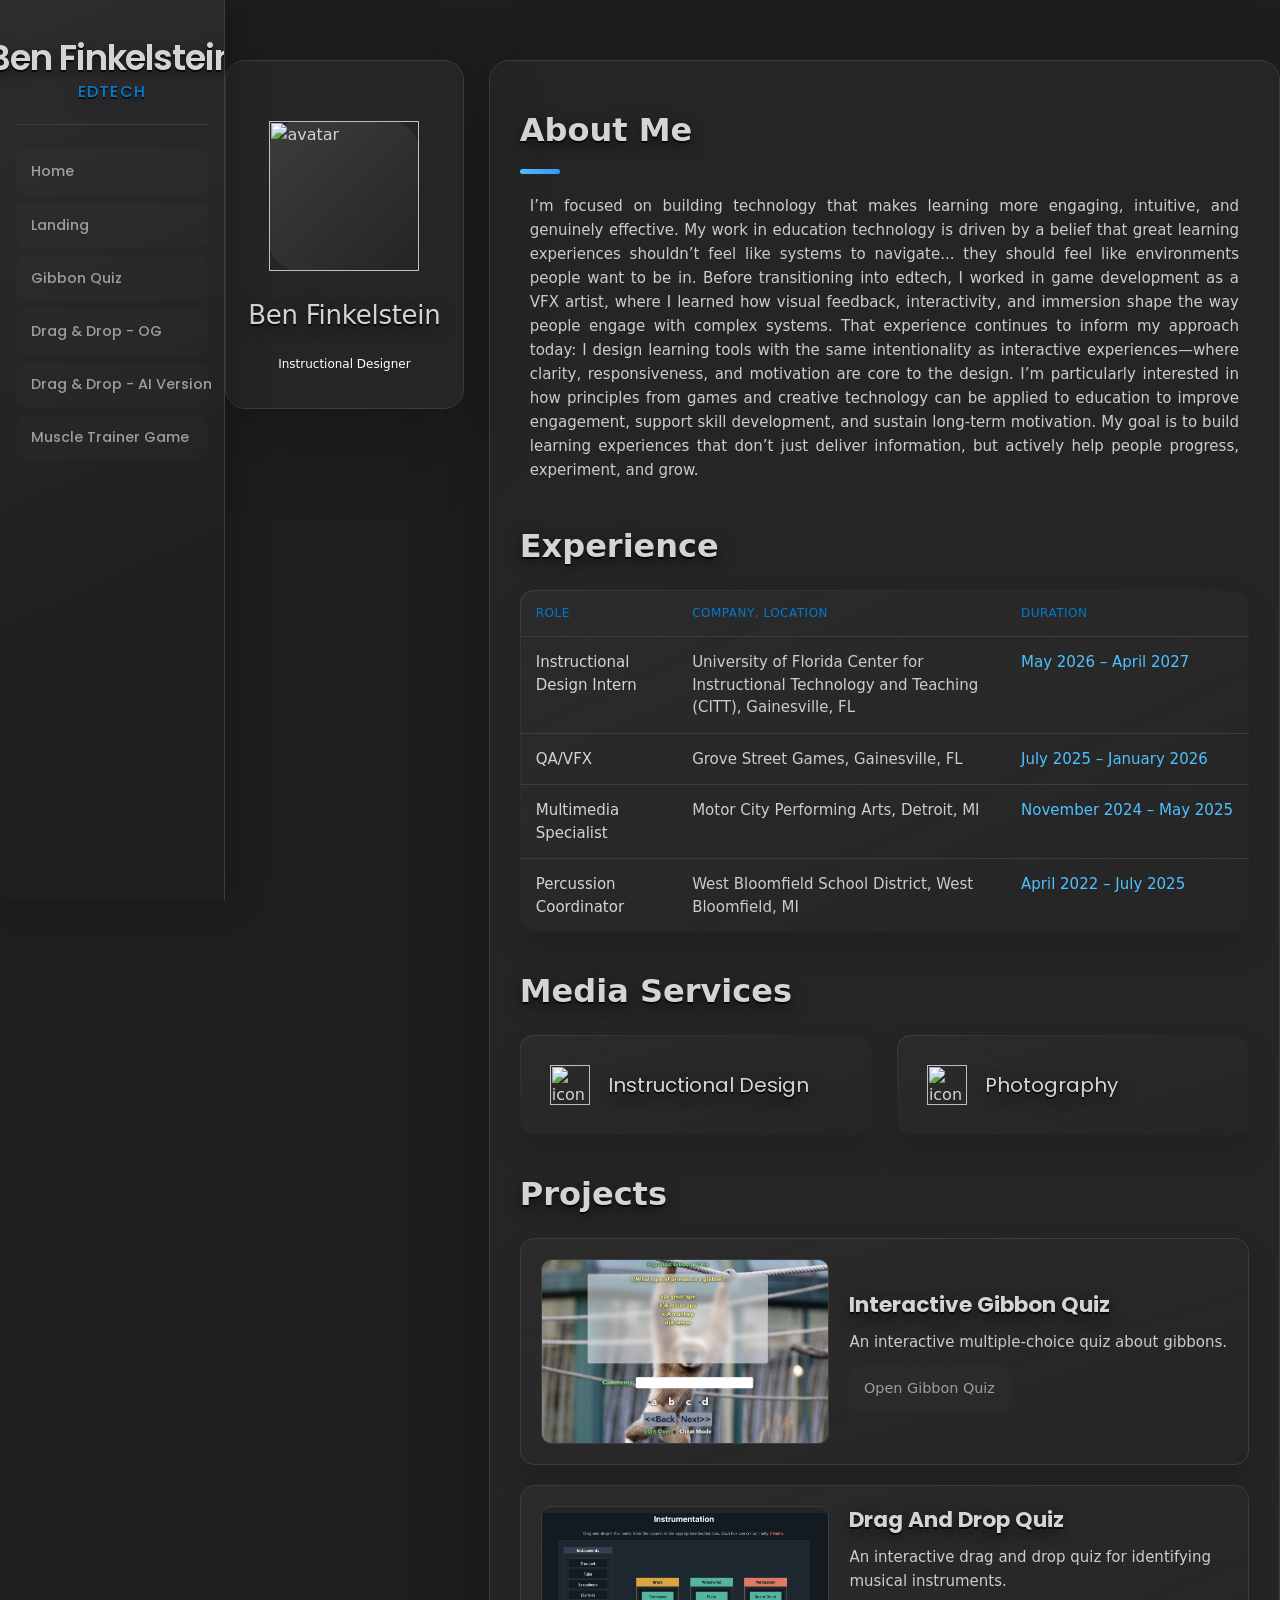
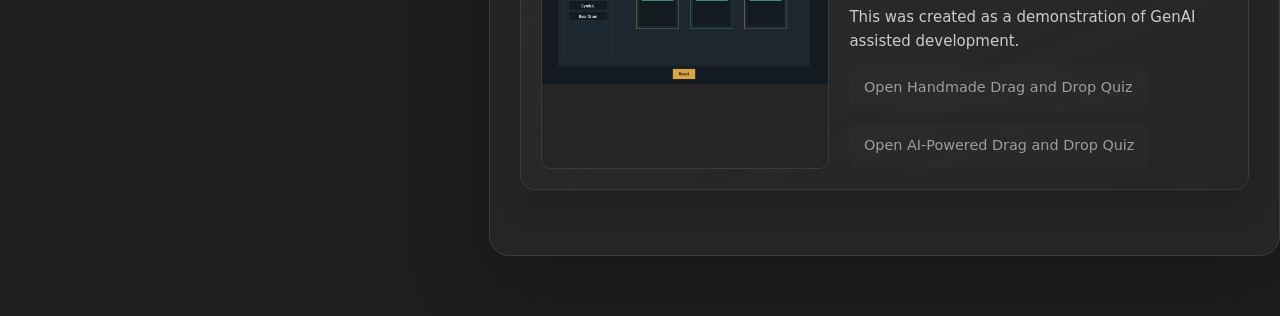
==== index.html @ 778a2b2c "Added projects section" ====
<head>
    <meta charset="UTF-8">
    <meta name="viewport" content="width=device-width, initial-scale=1.0">
    <title>Personal Portfolio</title>
    <link rel="stylesheet" href="style.css">
    <link rel="stylesheet" href="landing.css">
    <script src="Sidebar.JS" defer></script>
</head>

<body>
    <main>
        <aside class="sidebar">
            <div class="sidebar-info">
                <figure class="avatar-box">
                    <img src="https://media.licdn.com/dms/image/v2/D4E03AQHgwscLN1v50w/profile-displayphoto-scale_400_400/B4EZyDN7LrKIAk-/0/1771727992411?e=1795046400&v=beta&t=p4uHZOQM1ZKhFRdbQSRntcopwmVQOfzBk1Ra4OSAWlA" alt="avatar" width="80">
                </figure>

                <div class="info-content">
                    <h1 class="name" title="Ben Finkelstein">Ben Finkelstein</h1>
                    <p class="title">Instructional Designer</p>
                </div>
            </div>
        </aside>

        <div class="main-content">
            <article class="about active" data-page="about">
                <header>
                    <h2 class="h2 article-title">About me</h2>
                </header>

                <section class="about-text">
                    <p>I’m focused on building technology that makes learning more engaging, intuitive, and genuinely effective. My work in education technology is driven by a belief that great learning experiences shouldn’t feel like systems to navigate... they should feel like environments people want to be in.
Before transitioning into edtech, I worked in game development as a VFX artist, where I learned how visual feedback, interactivity, and immersion shape the way people engage with complex systems. That experience continues to inform my approach today: I design learning tools with the same intentionality as interactive experiences—where clarity, responsiveness, and motivation are core to the design.
I’m particularly interested in how principles from games and creative technology can be applied to education to improve engagement, support skill development, and sustain long-term motivation. My goal is to build learning experiences that don’t just deliver information, but actively help people progress, experiment, and grow.</p>
                </section>

                  
<section class="experience">
    <h3 class="h3 experience-title">Experience</h3>
 
    <div class="table-wrapper has-scrollbar">
        <table class="resume-table">
            <thead>
                <tr>
                    <th scope="col">Role</th>
                    <th scope="col">Company, Location</th>
                    <th scope="col">Duration</th>
                </tr>
            </thead>
            <tbody>
                <tr>
                    <td data-label="Role">Instructional Design Intern</td>
                    <td data-label="Company, Location">University of Florida Center for Instructional Technology and Teaching (CITT), Gainesville, FL</td>
                    <td data-label="Duration">May 2026 &ndash; April 2027</td>
                </tr>
                <tr>
                    <td data-label="Role">QA/VFX</td>
                    <td data-label="Company, Location">Grove Street Games, Gainesville, FL</td>
                    <td data-label="Duration">July 2025 &ndash; January 2026</td>
                </tr>
                <tr>
                    <td data-label="Role">Multimedia Specialist</td>
                    <td data-label="Company, Location">Motor City Performing Arts, Detroit, MI</td>
                    <td data-label="Duration">November 2024 &ndash; May 2025</td>
                </tr>
                <tr>
                    <td data-label="Role">Percussion Coordinator</td>
                    <td data-label="Company, Location">West Bloomfield School District, West Bloomfield, MI</td>
                    <td data-label="Duration">April 2022 &ndash; July 2025</td>
                </tr>
            </tbody>
        </table>
    </div>
</section>

  <section class="service">
                    <h3 class="h3 service-title">Media Services</h3>

                    <ul class="service-list">
                        <li class="service-item">
                            <div class="service-icon-box">
                                <img src="https://i.postimg.cc/4389jZkP/icon-design.png" alt="icon" width="40">
                            </div>

                            <div class="service-content-box">
                                <h4 class="h4 service-item-title">Instructional Design</h4>
                            </div>
                        </li>


                        <li class="service-item">
                            <div class="service-icon-box">
                                <img src="https://i.postimg.cc/0NL8zHpx/icon-photo.png" alt="icon" width="40">
                            </div>

                            <div class="service-content-box">
                                <h4 class="h4 service-item-title">Photography</h4>
                            </div>
                        </li>
                    </ul>
                    </section>

                    <section class="projects">
                        <h3 class="h3 projects-title">Projects</h3>

                        <ul class="project-list">
                            <!-- Copy this complete list item and update its preview, title, summary, and link for each project. -->
                            <li class="project-item">
                                <div class="project-icon-box">
                                    <img src="gibbon-quiz/quiz-page-screenshot.png" alt="Screenshot of the Gibbon Quiz showing its trivia question, answer choices, and controls">
                                </div>

                                <div class="project-content-box">
                                    <h4 class="h4 project-item-title">Interactive Gibbon Quiz</h4>
                                    <p class="project-item-text">An interactive multiple-choice quiz about gibbons.</p>
                                    <a class="project-link" href="gibbon-quiz/index.html">Open Gibbon Quiz</a>
                                </div>
                            </li>

                               <li class="project-item">
                                <div class="project-icon-box">
                                    <img src="drag-drop/image.png" alt="Screenshot of the drag and drop quiz, showing the UI">
                                </div>

                                <div class="project-content-box">
                                    <h4 class="h4 project-item-title">Drag and Drop Quiz</h4>
                                    <p class="project-item-text">An interactive drag and drop quiz for identifying musical instruments.</p>
                                    <p class="project-item-text">This was created as a demonstration of GenAI assisted development.</p>
                                    <a class="project-link" href="drag-drop/index.html">Open Handmade Drag and Drop Quiz</a>
                                    <a class="project-link" href="drag-ai/index.html">Open AI-Powered Drag and Drop Quiz</a>
                                </div>
                            </li>
                        </ul>
                    </section>
                </article>
            </div>
        </main>
</body>
</html>
---- style.css ----
/*
 * Global dark theme and formatting foundation.
 * Page-specific stylesheets load after this file and can replace these defaults.
 */

/* Camiro display face used by global headings and the sidebar. */
@font-face {
  font-family: 'Camiro.ttf';
  src: url('https://cdn.jsdelivr.net/gh/baechu-rpg/treeoflife@9f2541925e9650e1640e261ee7385f0ace465ac3/Camiro.ttf') format('truetype');
  font-style: normal;
  font-weight: 400;
  font-display: swap;
}

/* Shared dark palette and type defaults available to every page. */
:root {
  color-scheme: dark; /* Keep native browser controls in the dark color scheme. */
  --theme-bg: #1e1e1e; /* VS Code Dark+ editor background. */
  --theme-surface: #252526; /* VS Code panel and sidebar surface. */
  --theme-text: #d4d4d4; /* VS Code default foreground text. */
  --theme-muted: #9d9d9d; /* Muted gray derived from the Dark+ palette. */
  --theme-border: #3c3c3c; /* VS Code panel and widget border. */
  --theme-accent: #007acc; /* VS Code blue accent. */
  font-family: system-ui, -apple-system, BlinkMacSystemFont, "Segoe UI", sans-serif; /* System type stack used unless a page overrides it. */
}

/* Set the shared heading face and a layered shadow for more visual depth. */
:where(h1, h2, h3, h4, h5, h6) {
  font-family: 'Camiro.ttf', system-ui, sans-serif;
  text-shadow: 0 2px 0 rgba(0, 0, 0, .7), 0 5px 14px rgba(0, 0, 0, .55);
}

/* Use border-box sizing as a low-specificity default for page elements. */
:where(*, *::before, *::after) {
  box-sizing: border-box;
}

/* Provide a dark canvas and foreground as overridable document defaults. */
:where(html) {
  min-height: 100%;
  background: var(--theme-bg);
  color-scheme: dark;
}

/* Set shared body spacing, colors, and typography without outranking page CSS. */
:where(body) {
  min-height: 100vh;
  margin: 0;
  background: var(--theme-bg);
  color: var(--theme-text);
  font-family: inherit;
  line-height: 1.5;
}

/* Prevent media from overflowing its containing block by default. */
:where(img, svg, video, canvas) {
  max-width: 100%;
}

/* Let links inherit their surrounding text color unless a page styles them. */
:where(a) {
  color: inherit;
}

/* Give form controls the page's type and text color unless locally overridden. */
:where(button, input, select, textarea) {
  color: inherit;
  font: inherit;
}
---- landing.css ----
@import url('https://fonts.googleapis.com/css2?family=Poppins:ital,wght@0,100;0,200;0,300;0,400;0,500;0,600;0,700;0,800;0,900;1,100;1,200;1,300;1,400;1,500;1,600;1,700;1,800;1,900&display=swap');

/* Dark-only portfolio palette, typography scale, shadows, and motion tokens. */
:root {
    --bg-gradient-onyx: linear-gradient(to bottom right, #3c3c3c 3%, #252526 97%);
    /* Gradient between VS Code border and panel tones. */
    --bg-gradient-jet: linear-gradient(to bottom right, rgba(60, 60, 60, .25) 3%, transparent 100%), #252526;
    /* Subtle layered VS Code panel surface. */
    --bg-gradient-yellow1: linear-gradient(to bottom right, #3794ff 0%, rgba(55, 148, 255, 0) 50%);
    /* VS Code blue hover highlight. */
    --bg-gradient-yellow2: linear-gradient(135deg, rgba(55, 148, 255, .25) 0%, rgba(55, 148, 255, 0) 59.86%), #252526;
    /* Blue-accented VS Code panel surface. */
    --border-gradient-onyx: linear-gradient(to bottom right, #3c3c3c 0%, rgba(60, 60, 60, 0) 50%);
    /* Subtle VS Code panel border gradient. */
    --text-gradient-yellow: linear-gradient(to right, #4fc1ff, #3794ff);
    /* VS Code light-blue to accent-blue heading gradient. */

    --jet: #3c3c3c;
    /* VS Code panel border gray. */
    --onyx: #252526;
    /* VS Code sidebar surface. */
    --eerie-black1: #2d2d30;
    /* VS Code raised widget surface. */
    --eerie-black2: #252526;
    /* VS Code panel surface. */
    --smoky-black: #1e1e1e;
    /* VS Code editor background. */
    --white1: #ffffff;
    /* High-contrast white. */
    --white2: #d4d4d4;
    /* VS Code default foreground text. */
    --orange-yellow-crayola: #007acc;
    /* VS Code blue interaction accent. */
    --vegas-gold: #4fc1ff;
    /* VS Code light-blue syntax accent. */
    --light-gray: #cccccc;
    /* VS Code secondary foreground tone. */
    --light-gray70: rgba(204, 204, 204, .7);
    /* Translucent secondary foreground tone. */
    --bittersweet-shimmer: #f14c4c;
    /* VS Code error red. */

    --ff-poppins: 'Poppins', sans-serif;
    /* portfolio typeface. */

    --fs1: 24px;
    /* largest heading size. */
    --fs2: 18px;
    /* section heading size. */
    --fs3: 17px;
    /* large body size. */
    --fs4: 16px;
    /* standard body size. */
    --fs5: 15px;
    /* medium body size. */
    --fs6: 14px;
    /* small body size. */
    --fs7: 13px;
    /* compact label size. */
    --fs8: 12px;
    /* smallest label size. */

    --fw300: 300;
    /* light font weight. */
    --fw400: 400;
    /* regular font weight. */
    --fw500: 500;
    /* medium font weight. */
    --fw600: 600;
    /* semibold font weight. */

    --shadow1: -4px 8px 24px hsla(0, 0%, 0%, .25);
    /* small surface shadow. */
    --shadow2: 0px 16px 30px hsla(0, 0%, 0%, .25);
    /* medium surface shadow. */
    --shadow3: 0px 16px 40px hsla(0, 0%, 0%, .25);
    /* large surface shadow. */
    --shadow4: 0px 25px 50px hsla(0, 0%, 0%, .15);
    /* deep surface shadow. */
    --shadow5: 0px 24px 80px hsla(0, 0%, 0%, .25);
    /* largest surface shadow. */

    --transition1: .25s ease;
    /* short interaction transition. */
    --transition2: .5s ease-in-out;
    /* long panel transition. */
}

/* Reset margins and use border-box sizing throughout the portfolio. */
*,
*::before,
*::after {
    margin: 0;
    padding: 0;
    box-sizing: border-box;
}

a {
    text-decoration: none;
}

li {
    list-style: none;
}

img,
ion-icon,
a,
button,
time,
span {
    display: block;
}

button {
    font: inherit;
    background: none;
    border: none;
    text-align: left;
    cursor: pointer;
}

input,
textarea {
    display: block;
    width: 100%;
    background: none;
    font: inherit;
}

::selection {
    background: var(--orange-yellow-crayola);
    color: var(--smoky-black);
}

:focus {
    outline-color: var(--orange-yellow-crayola);
}

html {
    font-family: var(--ff-poppins);
}

/* Set the portfolio canvas and its page-wide base typography. */
body {
    background: var(--smoky-black);
}

main {
    margin: 15px 12px;
    margin-bottom: 75px;
    min-width: 259px;
}

.sidebar,
article {
    background: var(--eerie-black2);
    border: 1px solid var(--jet);
    border-radius: 20px;
    box-shadow: var(--shadow1);
    z-index: 1;
    padding: 15px;
}

.sidebar.active {
    max-height: 405px;
}

.separator {
    width: 100%;
    height: 1px;
    background: var(--jet);
    margin: 16px 0;
}

.icon-box {
    position: relative;
    background: var(--border-gradient-onyx);
    width: 30px;
    height: 30px;
    border-radius: 8px;
    display: flex;
    justify-content: center;
    align-items: center;
    font-size: 16px;
    color: var(--orange-yellow-crayola);
    box-shadow: var(--shadow1);
    z-index: 1;
}

.icon-box::before {
    content: '';
    position: absolute;
    inset: 1px;
    background: var(--eerie-black1);
    border-radius: inherit;
    z-index: -1;
}

.icon-box ion-icon {
    --ionicon-stroke-width: 35px;
}

article {
    display: none;
}

article.active {
    display: block;
    animation: fade .5s ease backwards;
}

@keyframes fade {
    0% {
        opacity: 0;
    }

    100% {
        opacity: 1;
    }
}

.h2,
.h3,
.h4,
.h5 {
    color: var(--white2);
    text-transform: capitalize;
}

.h2 {
    font-size: var(--fs1);
}

.h3 {
    font-size: var(--fs2);
}

.h4 {
    font-size: var(--fs4);
}

.h5 {
    font-size: var(--fs7);
    font-weight: var(--fw500);
}

.article-title {
    position: relative;
    padding-bottom: 7px;
}

.article-title::after {
    content: '';
    position: absolute;
    bottom: 0;
    left: 0;
    width: 30px;
    height: 3px;
    background: var(--text-gradient-yellow);
    border-radius: 3px;
}

.has-scrollbar::-webkit-scrollbar {
    width: 5px;
    height: 5px;
}

.has-scrollbar::-webkit-scrollbar-track {
    background: var(--onyx);
    border-radius: 5px;
}

.has-scrollbar::-webkit-scrollbar-thumb {
    background: var(--orange-yellow-crayola);
    border-radius: 5px;
}

.has-scrollbar::-webkit-scrollbar-button {
    width: 20px;
}

.content-card {
    position: relative;
    background: var(--border-gradient-onyx);
    padding: 15px;
    padding-top: 45px;
    border-radius: 14px;
    box-shadow: var(--shadow2);
    cursor: pointer;
    z-index: 1;
}

.content-card::before {
    content: '';
    position: absolute;
    inset: 1px;
    background: var(--bg-gradient-jet);
    border-radius: inherit;
    z-index: -1;
}

/* Sidebar panel, avatar, contact details, and expandable information styles. */

.sidebar {
    margin-bottom: 15px;
    max-height: 112px;
    overflow: hidden;
    padding: 15px;
    transition: var(--transition2);
}

.sidebar-info {
    position: relative;
    display: flex;
    justify-content: flex-start;
    align-items: center;
    gap: 15px;
}



.avatar-box {
    background: var(--bg-gradient-onyx);
    border-radius: 20px;
}

.info-content .name {
    color: var(--white2);
    font-size: var(--fs3);
    font-weight: var(--fw500);
    letter-spacing: -0.25px;
    margin-bottom: 10px;
}

.info-content .title {
    color: var(--white1);
    background: var(--onyx);
    font-size: var(--fs8);
    font-weight: var(--fw300);
    width: max-content;
    padding: 3px 12px;
    border-radius: 8px;
}

.info-more-btn {
    position: absolute;
    top: -15px;
    right: -15px;
    border-radius: 0 15px;
    font-size: 13px;
    color: var(--orange-yellow-crayola);
    background: var(--border-gradient-onyx);
    padding: 10px;
    box-shadow: var(--shadow2);
    transition: var(--transition1);
    z-index: 1;
}

.info-more-btn::before {
    content: '';
    position: absolute;
    inset: 1px;
    border-radius: inherit;
    background: var(--bg-gradient-jet);
    transition: var(--transition1);
    z-index: -1;
}

.info-more-btn:hover,
.info-more-btn:focus {
    background: var(--bg-gradient-yellow1);
}

.info-more-btn:hover::before,
.info-more-btn:focus::before {
    background: var(--bg-gradient-yellow2);
}

.info-more-btn span {
    display: none;
}

.sidebar-info-more {
    opacity: 0;
    visibility: hidden;
    transition: var(--transition2);
}

.sidebar.active .sidebar-info-more {
    opacity: 1;
    visibility: visible;
}

.contacts-list {
    display: grid;
    grid-template-columns: 1fr;
    gap: 16px;
}

.contact-item {
    min-width: 100%;
    display: flex;
    align-items: center;
    gap: 16px;
}

.contact-info {
    max-width: calc(100% - 46px);
    width: calc(100% - 46px);
}

.contact-info :is(.contact-link, time, address) {
    color: var(--white2);
    font-size: var(--fs7);
}

.contact-info address {
    font-style: normal;
}

.contact-title {
    color: var(--light-gray70);
    font-size: var(--fs8);
    text-transform: uppercase;
    margin-bottom: 2px;
}

.social-list {
    display: flex;
    justify-content: flex-start;
    align-items: center;
    gap: 15px;
    padding-bottom: 4px;
    padding-left: 7px;
}

.social-item .social-link {
    color: var(--light-gray70);
    font-size: 18px;
}

.social-item .social-link:hover {
    color: var(--light-gray);
}

/* Fixed bottom navigation bar and its active and hover states. */

.navbar {
    position: fixed;
    bottom: 0;
    left: 0;
    width: 100%;
    background: hsla(240, 1%, 17%, .75);
    backdrop-filter: blur(10px);
    border: 1px solid var(--jet);
    border-radius: 12px 12px 0 0;
    box-shadow: var(--shadow2);
    z-index: 5;
}

.navbar-list {
    display: flex;
    flex-wrap: wrap;
    justify-content: center;
    align-items: center;
    padding: 0 10px;
}

.navbar-link {
    color: var(--light-gray);
    font-size: var(--fs8);
    padding: 20px 7px;
    transition: color var(--transition1);
}

.navbar-link:hover,
.navbar-link:focus {
    color: var(--light-gray70);
}

.navbar-link.active {
    color: var(--orange-yellow-crayola);
}

/* About section typography and the service cards with their icons and labels. */

.about .article-title {
    margin-bottom: 15px;
    margin-top: 15px;
}

.about-text {
    color: var(--light-gray);
    font-size: var(--fs6);
    font-weight: var(--fw300);
    line-height: 1.6;
}

.about-text p {
    margin-bottom: 15px;
    text-align: justify;
    padding-left: 10px;
    padding-right: 10px;
}

.service {
    margin-bottom: 35px;
}

.service-title {
    margin-bottom: 20px;
}

.service-list {
    display: grid;
    grid-template-columns: 1fr;
    gap: 20px;
}

.service-item {
    position: relative;
    display: flex;
    align-items: center;
    gap: 16px;
    background: var(--border-gradient-onyx);
    padding: 20px;
    border-radius: 14px;
    box-shadow: var(--shadow2);
    z-index: 1;
}

.service-item::before {
    content: '';
    position: absolute;
    inset: 1px;
    background: var(--bg-gradient-jet);
    border-radius: inherit;
    z-index: -1;
}

.service-icon-box {
    flex: 0 0 40px;
    margin: 0;
}

.service-icon-box img {
    width: 40px;
    height: 40px;
    margin: 0;
    object-fit: contain;
}

.service-content-box {
    display: flex;
    min-width: 0;
    flex: 1;
    align-items: center;
    text-align: left;
}

.service-item-title {
    margin: 0;
    font-size: clamp(1rem, 4vw, 1.25rem);
    font-weight: var(--fw400);
    text-transform: capitalize;
    line-height: 1.2;
    white-space: nowrap;
}

.service-item-text {
    color: var(--light-gray);
    font-size: var(--fs6);
    font-weight: var(--fw300);
    line-height: 1.6;
}

/* Testimonial cards, author details, and horizontally scrollable list. */

.testimonials {
    margin-bottom: 30px;
}

.testimonials-title {
    margin-bottom: 20px;
}

.testimonials-list {
    display: flex;
    justify-content: flex-start;
    align-items: flex-start;
    gap: 15px;
    margin: 0 -15px;
    padding: 25px 15px;
    padding-bottom: 35px;
    overflow-x: auto;
    scroll-behavior: smooth;
    overscroll-behavior-inline: contain;
    scroll-snap-type: inline mandatory;
}

.testimonials-item {
    min-width: 100%;
    scroll-snap-align: center;
}

.testimonials-avatar-box {
    position: absolute;
    top: 0;
    left: 0;
    transform: translate(15px, -25px);
    background: var(--bg-gradient-onyx);
    border-radius: 14px;
    box-shadow: var(--shadow1);
}

.testimonials-text {
    color: var(--light-gray);
    font-size: var(--fs6);
    font-weight: var(--fw300);
    line-height: 1.6;
    display: -webkit-box;
    line-clamp: 4;
    -webkit-line-clamp: 4;
    -webkit-box-orient: vertical;
    overflow: hidden;
}

/* Overlay dialog and its content when a testimonial is opened. */

.modal-container {
    position: fixed;
    top: 0;
    left: 0;
    width: 100%;
    height: 100%;
    display: flex;
    justify-content: center;
    align-items: center;
    overflow-y: auto;
    overscroll-behavior: contain;
    z-index: 20;
    pointer-events: none;
    visibility: hidden;
}

.modal-container::-webkit-scrollbar {
    display: none;
}

.modal-container.active {
    pointer-events: all;
    visibility: visible;
}

.modal-container.active .testimonials-modal {
    transform: scale(1);
    opacity: 1;
}

.overlay {
    position: fixed;
    top: 0;
    left: 0;
    width: 100%;
    height: 100vh;
    background: hsl(0, 0%, 5%);
    opacity: 0;
    visibility: hidden;
    pointer-events: none;
    z-index: 1;
    transition: var(--transition1);
}

.overlay.active {
    opacity: .8;
    visibility: visible;
    pointer-events: all;
}

.testimonials-modal {
    background: var(--eerie-black2);
    position: relative;
    padding: 15px;
    margin: 15px 12px;
    border: 1px solid var(--jet);
    border-radius: 14px;
    box-shadow: var(--shadow5);
    transform: scale(1.2);
    opacity: 0;
    transition: var(--transition1);
    z-index: 2;
}

.modal-close-btn {
    position: absolute;
    top: 15px;
    right: 15px;
    background: var(--onyx);
    border-radius: 8px;
    width: 32px;
    height: 32px;
    display: flex;
    justify-content: center;
    align-items: center;
    color: var(--white2);
    font-size: 18px;
    opacity: .7;
}

.modal-close-btn:hover,
.modal-close-btn:focus {
    opacity: 1;
}

.modal-close-btn ion-icon {
    --ionicon-stroke-width: 50px;
}

.modal-avatar-box {
    background: var(--bg-gradient-onyx);
    width: max-content;
    border-radius: 14px;
    margin-bottom: 15px;
    box-shadow: var(--shadow2);
}

.modal-img-wrapper>img {
    display: none;
}

.modal-title {
    margin-bottom: 4px;
}

.modal-content time {
    font-size: var(--fs6);
    color: var(--light-gray70);
    font-weight: var(--fw500);
    margin-bottom: 10px;
}

.modal-content p {
    color: var(--light-gray);
    font-size: var(--fs6);
    font-weight: var(--fw300);
    line-height: 1.6;
}

/* Client logo row, sizing, and hover treatment. */

.clients {
    margin-bottom: 15px;
}

.clients-list {
    display: flex;
    justify-content: flex-start;
    align-items: flex-start;
    gap: 15px;
    margin: 0 -15px;
    padding: 25px;
    padding-bottom: 25px;
    overflow-x: auto;
    scroll-behavior: smooth;
    overscroll-behavior-inline: contain;
    scroll-snap-type: inline mandatory;
    scroll-padding-inline: 25px;
}

.clients-item {
    min-width: 50%;
    scroll-snap-align: start;
}

.clients-item img {
    width: 100%;
    filter: grayscale(1);
    transition: var(--transition1);
}

.clients-item img:hover {
    filter: grayscale(0);
}

/* Resume timeline entries and their dates, titles, and descriptions. */

.article-title {
    margin-bottom: 30px;
}

.timeline {
    margin-bottom: 30px;
}

.timeline .title-wrapper {
    display: flex;
    align-items: center;
    gap: 15px;
    margin-bottom: 25px;
}

.timeline-list {
    font-size: var(--fs6);
    margin-left: 45px;
}

.timeline-list span {
    color: var(--vegas-gold);
    font-weight: var(--fw400);
    line-height: 1.6;
}

.timeline-item {
    position: relative;
}

.timeline-item:not(:last-child) {
    margin-bottom: 20px;
}

.timeline-item:not(:last-child)::before {
    content: '';
    position: absolute;
    top: -25px;
    left: -30px;
    width: 1px;
    height: calc(100% + 50px);
    background: var(--jet);
}

.timeline-item::after {
    content: '';
    position: absolute;
    top: 5px;
    left: -33px;
    height: 6px;
    width: 6px;
    border-radius: 50%;
    background: var(--text-gradient-yellow);
    box-shadow: 0 0 0 4px var(--jet);
}

.timeline-item-title {
    font-size: var(--fs6);
    line-height: 1.3;
    margin-bottom: 7px;
}

.timeline-text {
    color: var(--light-gray);
    font-weight: var(--fw300);
    line-height: 1.6;
    text-align: justify;
}

/* Skill labels, percentage values, and progress bars. */

.skills-title {
    margin-bottom: 20px;
}

.skills-list {
    padding: 20px;
}

.skills-item:not(:last-child) {
    margin-bottom: 15px;
}

.skill .title-wrapper {
    display: flex;
    align-items: center;
    gap: 5px;
    margin-bottom: 8px;
}

.skill .title-wrapper data {
    color: var(--light-gray);
    font-size: var(--fs7);
    font-weight: var(--fw300);
}

.skills-progress-bg {
    background: var(--jet);
    width: 100%;
    height: 8px;
    border-radius: 10px;
}

.skills-progress-fill {
    background: var(--text-gradient-yellow);
    height: 100%;
    border-radius: inherit;
}

/* Portfolio filter controls, project cards, images, and hover overlays. */

.filter-list {
    display: none;
}

.filter-select-box {
    position: relative;
    margin-bottom: 25px;
}

.filter-select {
    background: var(--eerie-black2);
    color: var(--light-gray);
    display: flex;
    justify-content: space-between;
    align-items: center;
    width: 100%;
    padding: 12px 16px;
    border: 1px solid var(--jet);
    border-radius: 14px;
    font-size: var(--fs6);
    font-weight: var(--fw300);
}

.filter-select.active .select-icon {
    transform: rotate(0.5turn);
}

.select-list {
    background: var(--eerie-black2);
    position: absolute;
    top: calc(100% + 6px);
    width: 100%;
    padding: 6px;
    border: 1px solid var(--jet);
    border-radius: 14px;
    z-index: 2;
    visibility: hidden;
    pointer-events: none;
    transition: .5s ease-in-out;
}

.filter-select.active+.select-list {
    opacity: 1;
    visibility: visible;
    pointer-events: all;
}

.select-item button {
    background: var(--eerie-black2);
    color: var(--light-gray);
    font-size: var(--fs6);
    font-weight: var(--fw300);
    text-transform: capitalize;
    width: 100%;
    padding: 8px 10px;
    border-radius: 8px;
}

.select-item button:hover {
    --eerie-black2: #2d2d30;
}

.project-list {
    display: grid;
    grid-template-columns: 1fr;
    gap: 30px;
    margin-bottom: 10px;
}

.project-item {
    display: none;
}

.project-item.active {
    display: block;
    animation: scaleUp .25s ease forwards;
}

@keyframes scaleUp {
    0% {
        transform: scale(0.5);
    }

    100% {
        transform: scale(1);
    }
}

.project-item>a {
    width: 100%;
}

.project-img {
    position: relative;
    width: 100%;
    height: 200px;
    border-radius: 16px;
    overflow: hidden;
    margin-bottom: 15px;
}

.project-img img {
    width: 100%;
    height: 100%;
    object-fit: cover;
    transition: var(--transition1);
}

.project-img::before {
    content: '';
    position: absolute;
    top: 0;
    left: 0;
    width: 100%;
    height: 100%;
    background: transparent;
    z-index: 1;
    transition: var(--transition1);
}

.project-item>a:hover img {
    transform: scale(1.1);
}

.project-item>a:hover .project-img::before {
    background: hsla(0, 0%, 0%, .5);
}

.project-item-icon-box {
    --scale: .8;

    background: var(--jet);
    color: var(--orange-yellow-crayola);
    position: absolute;
    top: 50%;
    left: 50%;
    transform: translate(-50%, -50%) scale(var(--scale));
    font-size: 20px;
    padding: 18px;
    border-radius: 12px;
    opacity: 0;
    z-index: 1;
    transition: var(--transition1);
}

.project-item>a:hover .project-item-icon-box {
    --scale: 1;
    opacity: 1;
}

.project-item-icon-box ion-icon {
    --ionicon-stroke-width: 50px;
}

.project-title,
.project-category {
    margin-left: 10px;
}

.project-title {
    color: var(--white2);
    font-size: var(--fs5);
    font-weight: var(--fw400);
    text-transform: capitalize;
    line-height: 1.3;
}

.project-category {
    color: var(--light-gray70);
    font-size: var(--fs6);
    font-weight: var(--fw300);
}

/* Blog post cards, metadata, banners, titles, and summaries. */

.blog-posts {
    margin-bottom: 10px;
}

.blog-posts-list {
    display: grid;
    grid-template-columns: 1fr;
    gap: 20px;
}

.blog-posts-item>a {
    position: relative;
    background: var(--border-gradient-onyx);
    height: 100%;
    box-shadow: var(--shadow4);
    border-radius: 16px;
    z-index: 1;
}

.blog-posts-item>a::before {
    content: '';
    position: absolute;
    inset: 1px;
    border-radius: inherit;
    background: var(--eerie-black1);
    z-index: -1;
}

.blog-banner-box {
    width: 100%;
    height: 200px;
    border-radius: 12px;
    overflow: hidden;
}

.blog-banner-box img {
    width: 100%;
    height: 100%;
    object-fit: cover;
    transition: var(--transition1);
}

.blog-content {
    padding: 15px;
}

.blog-meta {
    display: flex;
    justify-content: flex-start;
    align-items: center;
    gap: 7px;
    margin-bottom: 10px;
}

.blog-meta :is(.blog-category, time) {
    color: var(--light-gray70);
    font-size: var(--fs6);
    font-weight: var(--fw300);
}

.blog-meta .dot {
    background: var(--light-gray70);
    width: 4px;
    height: 4px;
    border-radius: 4px;
}

.blog-item-title {
    margin-bottom: 10px;
    line-height: 1.3;
    transition: var(--transition1);
}

.blog-post-item>a:hover .blog-item-title {
    color: var(--orange-yellow-crayola);
}

.blog-text {
    color: var(--light-gray);
    font-size: var(--fs6);
    font-weight: var(--fw300);
    line-height: 1.6;
    text-align: justify;
}

/* Contact map, form fields, validation states, and submit button. */

.mapbox {
    position: relative;
    height: 250px;
    width: 100%;
    border-radius: 16px;
    margin-bottom: 30px;
    border: 1px solid var(--jet);
    overflow: hidden;
}

.mapbox figure {
    height: 100%;
}

.mapbox iframe {
    width: 100%;
    height: 100%;
    border: none;
    filter: grayscale(1) invert(1);
}

.contact-form {
    margin-bottom: 10px;
}

.form-title {
    margin-bottom: 20px;
}

.input-wrapper {
    display: grid;
    grid-template-columns: 1fr;
    gap: 25px;
    margin-bottom: 25px;
}

.form-input {
    color: var(--white2);
    font-size: var(--fs6);
    font-weight: var(--fw400);
    padding: 13px 20px;
    border: 1px solid var(--jet);
    border-radius: 14px;
    outline: none;
}

.form-input::placeholder {
    font-weight: var(--fw500);
}

.form-input:focus {
    border-color: var(--orange-yellow-crayola);
}

.form-input:focus:invalid {
    border-color: var(--bittersweet-shimmer);
}

textarea.form-input {
    min-height: 100px;
    height: 120px;
    max-height: 200px;
    resize: vertical;
    margin-bottom: 25px;
}

textarea.form-input::-webkit-realizer {
    display: none;
}

.form-btn {
    position: relative;
    width: 100%;
    background: var(--border-gradient-onyx);
    color: var(--orange-yellow-crayola);
    display: flex;
    justify-content: center;
    align-items: center;
    gap: 10px;
    padding: 13px 20px;
    border-radius: 14px;
    font-size: var(--fs6);
    text-transform: capitalize;
    box-shadow: var(--shadow3);
    z-index: 1;
    transition: var(--transition1);
}

.form-btn::before {
    content: '';
    position: absolute;
    inset: 1px;
    background: var(--bg-gradient-jet);
    border-radius: inherit;
    z-index: -1;
    transition: var(--transition1);
}

.form-btn ion-icon {
    font-size: 16px;
}

.form-btn:hover {
    background: var(--bg-gradient-yellow1);
}

.form-btn::before {
    background: var(--bg-gradient-yellow2);
}

.form-btn:disabled {
    opacity: .7;
    cursor: not-allowed;
}

.form-btn:disabled:hover {
    background: var(--border-gradient-onyx);
}

.form-btn:disabled:hover::before {
    background: var(--bg-gradient-jet);
}

/* Experience table layout, cell typography, borders, and row hover state. */

.experience {
    margin-bottom: 35px;
}

.experience-title {
    margin-bottom: 20px;
}

.table-wrapper {
    background: var(--border-gradient-onyx);
    border-radius: 14px;
    box-shadow: var(--shadow2);
    position: relative;
    z-index: 1;
    overflow-x: auto;
}

.table-wrapper::before {
    content: '';
    position: absolute;
    inset: 1px;
    background: var(--bg-gradient-jet);
    border-radius: inherit;
    z-index: -1;
}

.resume-table {
    width: 100%;
    border-collapse: collapse;
    font-size: var(--fs6);
    text-align: left;
}

.resume-table th,
.resume-table td {
    padding: 14px 16px;
    vertical-align: top;
    line-height: 1.5;
}

.resume-table thead th {
    color: var(--orange-yellow-crayola);
    font-size: var(--fs8);
    font-weight: var(--fw500);
    text-transform: uppercase;
    letter-spacing: .5px;
    border-bottom: 1px solid var(--jet);
    white-space: nowrap;
}

.resume-table tbody td {
    color: var(--light-gray);
    font-weight: var(--fw300);
    border-bottom: 1px solid var(--jet);
}

.resume-table tbody tr:last-child td {
    border-bottom: none;
}

.resume-table tbody td:first-child {
    color: var(--white2);
    font-weight: var(--fw400);
}

.resume-table tbody td:last-child {
    color: var(--vegas-gold);
    white-space: nowrap;
}

.resume-table tbody tr:hover td {
    background: hsla(0, 0%, 100%, .03);
}

/* Mobile: stack each row as a card instead of scrolling sideways */
@media (max-width: 579px) {
    .resume-table thead {
        display: none;
    }

    .resume-table,
    .resume-table tbody,
    .resume-table tr,
    .resume-table td {
        display: block;
        width: 100%;
    }

    .resume-table tbody tr {
        padding: 12px 0;
        border-bottom: 1px solid var(--jet);
    }

    .resume-table tbody tr:last-child {
        border-bottom: none;
    }

    .resume-table tbody td {
        border-bottom: none;
        padding: 4px 16px;
    }

    .resume-table tbody td::before {
        content: attr(data-label);
        display: block;
        color: var(--light-gray70);
        font-size: var(--fs8);
        text-transform: uppercase;
        margin-bottom: 2px;
    }

    .resume-table tbody td:last-child {
        white-space: normal;
    }
}



/* Responsive layout changes for tablet, desktop, and wide screens. */

@media (min-width: 450px) {

    /* Keep client logos in a compact row on narrow screens. */
    .clients-item {
        min-width: calc(33.33% - 10px);
    }

    .project-img,
    .blog-banner-box {
        height: auto;
    }
}

@media (min-width: 580px) {

    /* Increase type scale and switch the sidebar/main layout for tablets. */
    :root {
        --fs1: 32px;
        /* largest heading size. */
        --fs2: 24px;
        /* section heading size. */
        --fs3: 26px;
        /* large body size. */
        --fs4: 18px;
        /* standard body size. */
        --fs6: 15px;
        /* small body size. */
        --fs7: 15px;
        /* compact label size. */
        --fs8: 12px;
        /* smallest label size. */
    }

    .sidebar,
    article {
        width: 520px;
        margin-inline: auto;
        padding: 30px;
    }

    .article-title {
        font-weight: var(--fw600);
        padding-bottom: 15px;
    }

    .article-title::after {
        width: 40px;
        height: 5px;
    }

    .icon-box {
        width: 48px;
        height: 48px;
        border-radius: 12px;
        font-size: 18px;
    }

    main {
        margin-top: 60px;
        margin-bottom: 100px;
    }

    .sidebar {
        max-height: 180px;
        margin-bottom: 30px;
    }

    .sidebar.active {
        max-height: 584px;
    }

    .sidebar-info {
        gap: 25px;
    }

    .avatar-box {
        border-radius: 30px;
    }

    .avatar-box img {
        width: 120px;
    }

    .info-content .name {
        margin-bottom: 15px;
    }

    .info-content .title {
        padding: 5px 10px;
    }

    .info-more-btn {
        top: -30px;
        right: -30px;
        padding: 10px 15px;
    }

    .info-more-btn span {
        display: block;
        font-size: var(--fs8);
    }

    .info-more-btn ion-icon {
        display: none;
    }

    .separator {
        margin: 32px 0;
    }

    .contacts-list {
        gap: 20px;
    }

    .contact-info {
        max-width: calc(100% - 64px);
        width: calc(100% - 64px);
    }

    .navbar {
        border-radius: 20px 20px 0 0;
    }

    .navbar-list {
        gap: 20px;
    }

    .navbar-link {
        --fs8: 14px;
    }

    .about .article-title {
        margin-bottom: 20px;
    }

    .about-text {
        margin-bottom: 40px;
    }

    .service-item {
        display: flex;
        justify-content: flex-start;
        align-items: center;
        gap: 18px;
        padding: 30px;
    }

    .service-icon-box {
        margin: 0;
    }

    .service-content-box {
        text-align: left;
    }

    .testimonials-title {
        margin-bottom: 25px;
    }

    .testimonials-list {
        gap: 30px;
        margin: 0 -30px;
        padding: 30px;
        padding-bottom: 35px;
    }

    .content-card {
        padding: 30px;
        padding-top: 25px;
    }

    .testimonials-avatar-box {
        transform: translate(30px, -30px);
        border-radius: 28px;
    }

    .testimonials-avatar-box img {
        width: 80px;
    }

    .testimonials-item-title {
        margin-bottom: 10px;
        margin-left: 95px;
    }

    .testimonials-text {
        line-clamp: 2;
        -webkit-line-clamp: 2;
    }

    .modal-container {
        padding: 20px;
    }

    .testimonials-modal {
        display: flex;
        justify-content: flex-start;
        align-items: stretch;
        gap: 25px;
        padding: 30px;
        border-radius: 20px;
    }

    .modal-img-wrapper {
        display: flex;
        flex-direction: column;
        align-items: center;
    }

    .modal-avatar-box {
        border-radius: 18px;
        margin-bottom: 0;
    }

    .modal-avatar-box img {
        width: 65px;
    }

    .modal-img-wrapper>img {
        display: block;
        position: relative;
        /* flex-grow: 1; */
        width: 35px;
        top: 50px;
    }

    .clients-list {
        gap: 25px;
        margin: 0 -30px;
        padding: 45px;
        scroll-padding-inline: 45px;
    }

    .clients-item {
        min-width: calc(33..33% - 35px);
    }

    .timeline-list {
        margin-left: 65px;
    }

    .timeline-item:not(:last-child)::before {
        left: -40px;
    }

    .timeline-item::after {
        height: 8px;
        width: 8px;
        left: -43px;
    }

    .skills-item:not(:last-child) {
        margin-bottom: 25px;
    }

    .project-img,
    .blog-banner-box {
        border-radius: 16px;
    }

    .blog-posts-list {
        gap: 30px;
    }

    .blog-content {
        padding: 25px;
    }

    .mapbox {
        height: 380px;
        border-radius: 18px;
    }

    .input-wrapper {
        gap: 30px;
        margin-bottom: 30px;
    }

    .form-input {
        padding: 15px 20px;
    }

    textarea.form-input {
        margin-bottom: 30px;
    }

    .form-btn {
        --fs-6: 16px;
        padding: 16px 20px;
    }

    .form-btn ion-icon {
        font-size: 18px;
    }
}

@media (min-width: 768px) {
    /* Widen content and restore desktop-sized navigation and cards. */

    .sidebar,
    article {
        width: 700px;
    }

    .has-scrollbar::-webkit-scrollbar-button {
        width: 100px;
    }

    .contacts-list {
        grid-template-columns: 1fr 1fr;
        gap: 30px 15px;
    }

    .navbar-link {
        --fs8: 15px;
    }

    .testimonials-modal {
        gap: 35px;
        max-width: 680px;
    }

    .modal-avatar-box img {
        width: 80px;
    }

    .article-title {
        padding-bottom: 20px;
    }

    .filter-select-box {
        display: none;
    }

    .filter-list {
        display: flex;
        justify-content: flex-start;
        align-items: center;
        gap: 25px;
        padding-left: 5px;
        margin-bottom: 30px;
    }

    .filter-item button {
        color: var(--light-gray);
        font-size: var(--fs5);
        transition: var(--transition1);
    }

    .filter-item button:hover {
        color: var(--light-gray70);
    }

    .filter-item button.active {
        color: var(--orange-yellow-crayola);
    }

    .project-list,
    .blog-posts-list {
        grid-template-columns: 1fr 1fr;
    }

    .input-wrapper {
        grid-template-columns: 1fr 1fr;
    }

    .form-btn {
        width: max-content;
        margin-left: auto;
    }
}

@media (min-width: 1024px) {
    /* Expand the page canvas and grid layouts on desktop displays. */

    :root {
        --shadow1: -4px 8px 24px hsla(0, 0%, 0%, .125);
        /* small surface shadow. */
        --shadow2: 0px 16px 30px hsla(0, 0%, 0%, .125);
        /* medium surface shadow. */
        --shadow3: 0px 16px 40px hsla(0, 0%, 0%, .125);
        /* large surface shadow. */
    }

    .sidebar,
    article {
        width: 950px;
        box-shadow: var(--shadow5);
    }

    main {
        margin-bottom: 60px;
    }

    .main-content {
        position: relative;
        width: max-content;
        margin: auto;
    }

    .navbar {
        position: absolute;
        bottom: auto;
        top: 0;
        left: auto;
        right: 0;
        width: max-content;
        border-radius: 0 20px;
        padding: 0 20px;
        box-shadow: none;
    }

    .navbar-list {
        gap: 30px;
        padding: 0 20px;
    }

    .navbar-link {
        font-weight: var(--fw500);
    }

    .service-list {
        grid-template-columns: 1fr 1fr;
        gap: 20px 25px;
    }

    .testimonials-item {
        min-width: calc(50% - 15px);
    }

    .modal-img-wrapper>img {
        top: 20px;
    }

    .clients-item {
        min-width: calc(25% - 15px);
    }

    .project-list {
        grid-template-columns: repeat(3, 1fr);
    }

    .blog-banner-box {
        height: 230px;
    }
}

@media (min-width: 1250px) {
    /* Set the maximum desktop layout width and scrollbar appearance. */

    body::-webkit-scrollbar {
        width: 20px;
    }

    body::-webkit-scrollbar-track {
        background: var(--smoky-black);
    }

    body::-webkit-scrollbar-thumb {
        border: 5px solid var(--smoky-black);
        background: hsla(0, 0%, 100%, .1);
        border-radius: 20px;
        box-shadow: inset 1px 1px 0 hsla(0, 0%, 100%, .11), inset -1px -1px 0 hsla(0, 0%, 100%, .11);
    }

    body::-webkit-scrollbar-thumb:hover {
        background: hsla(0, 0%, 100%, .15);
    }

    body::-webkit-scrollbar-button {
        height: 60px;
    }

    .sidebar,
    article {
        width: auto;
    }

    article {
        min-height: 100%;
    }

    main {
        max-width: 1200px;
        margin-inline: auto;
        display: flex;
        justify-content: center;
        align-items: stretch;
        gap: 25px;
    }

    .main-content {
        min-width: 75%;
        width: 75%;
        margin: 0;
    }

    .sidebar {
        position: sticky;
        top: 60px;
        max-height: max-content;
        height: 100%;
        margin-bottom: 0;
        padding-top: 60px;
        z-index: 1;
    }

    .sidebar-info {
        flex-direction: column;
    }

    .avatar-box img {
        width: 150px;
    }

    .info-content .name {
        white-space: nowrap;
        text-align: center;
    }

    .info-content .title {
        margin: auto;
    }

    .info-more-btn {
        display: none;
    }

    .sidebar-info-more {
        opacity: 1;
        visibility: visible;
    }

    .contacts-list {
        grid-template-columns: 1fr;
    }

    .contact-info :is(.contact-link) {
        white-space: nowrap;
        overflow: hidden;
        text-overflow: ellipsis;
    }

    .contact-info :is(.contact-link, time, address) {
        --fs7: 14px;
        /* compact label size. */
        font-weight: var(--fw300);
    }

    .separator:last-of-type {
        margin: 15px 0;
        opacity: 0;
    }

    .social-list {
        justify-content: center;
    }

    .timeline-text {
        max-width: 700px;
    }
}

/* Keep every heading in the portfolio content at the same 32px size. */
.main-content h1,
.main-content h2,
.main-content h3,
.main-content h4,
.main-content h5,
.main-content h6,
.main-content .h2,
.main-content .h3,
.main-content .h4,
.main-content .h5,
.main-content .article-title {
    font-size: 32px;
}

/* Match the resume table's Poppins face and regular weight while keeping the card labels compact. */
.main-content .service-item-title {
    font-family: var(--ff-poppins);
    font-weight: var(--fw400);
    font-size: clamp(1rem, 4vw, 1.25rem);
    line-height: 1.2;
    text-align: left;
    white-space: nowrap;
}

/* Present project summaries beneath the media services cards. */
.projects { margin-bottom: 35px; }

.projects-title { margin-bottom: 20px; }

/* Keep project summaries visible and arranged in one reusable card column. */
.about .project-list {
    display: grid;
    grid-template-columns: 1fr;
    gap: 20px;
    margin: 0;
}

.about .project-item {
    display: flex;
    align-items: stretch;
    gap: 20px;
    padding: 20px;
    background: var(--bg-gradient-jet);
    border: 1px solid var(--jet);
    border-radius: 14px;
    box-shadow: var(--shadow2);
}

/* Show a local preview image for each project's screenshot area. */
.about .project-icon-box {
    flex: 0 0 min(42%, 330px);
    overflow: hidden;
    border: 1px solid var(--jet);
    border-radius: 10px;
    background: var(--eerie-black2);
}

.about .project-icon-box img {
    display: block;
    width: 100%;
    height: auto;
    aspect-ratio: 2700 / 1724;
    object-fit: contain;
}

.about .project-content-box {
    display: flex;
    min-width: 0;
    flex: 1;
    flex-direction: column;
    align-items: flex-start;
    justify-content: center;
    gap: 12px;
}

.about .project-item-title {
    margin: 0;
    font-family: var(--ff-poppins);
    font-size: 1.35rem;
    line-height: 1.25;
}

.about .project-item-text {
    margin: 0;
    color: var(--light-gray);
    font-size: var(--fs6);
    line-height: 1.6;
}

/* Match the shared sidebar navigation link size, color, and hover treatment. */
.about .project-link {
    display: inline-flex;
    align-items: center;
    min-height: 44px;
    padding: .7rem .85rem;
    color: #9d9d9d;
    background: rgba(255, 255, 255, .015);
    border: 1px solid transparent;
    border-radius: 10px;
    font-size: .9rem;
    font-weight: 500;
    text-decoration: none;
    transition: color .2s ease, background .2s ease, border-color .2s ease, transform .2s ease, box-shadow .2s ease;
}

.about .project-link:hover,
.about .project-link:focus-visible {
    color: #007acc;
    background: linear-gradient(135deg, rgba(55, 148, 255, .14), rgba(0, 122, 204, .04));
    border-color: rgba(55, 148, 255, .35);
    transform: translateX(5px);
    box-shadow: 0 6px 18px rgba(0, 0, 0, .18);
    outline: none;
}

.about .project-link:focus-visible {
    outline: 2px solid #007acc;
    outline-offset: 2px;
}

/* Stack the project preview above its description on compact screens. */
@media (max-width: 579px) {
    .about .project-item { flex-direction: column; gap: 16px; }
    .about .project-icon-box { flex-basis: auto; }
}
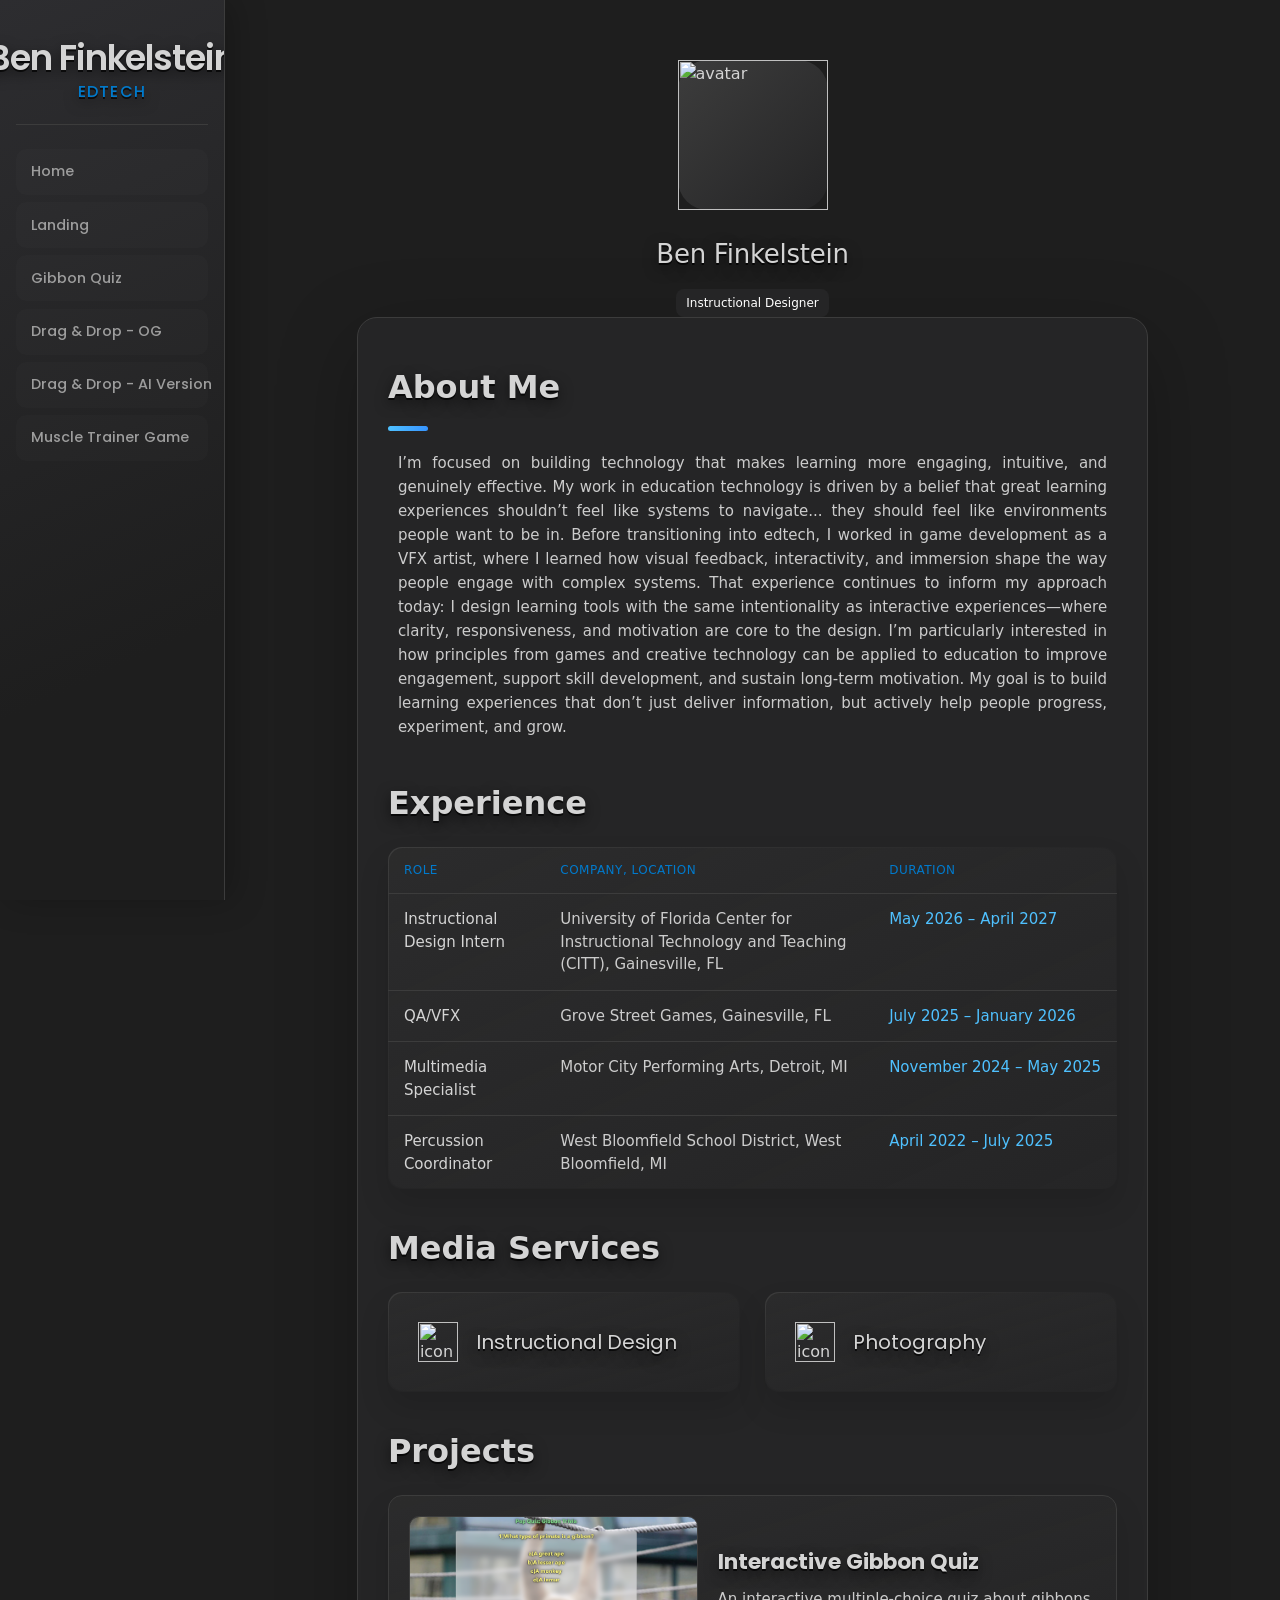
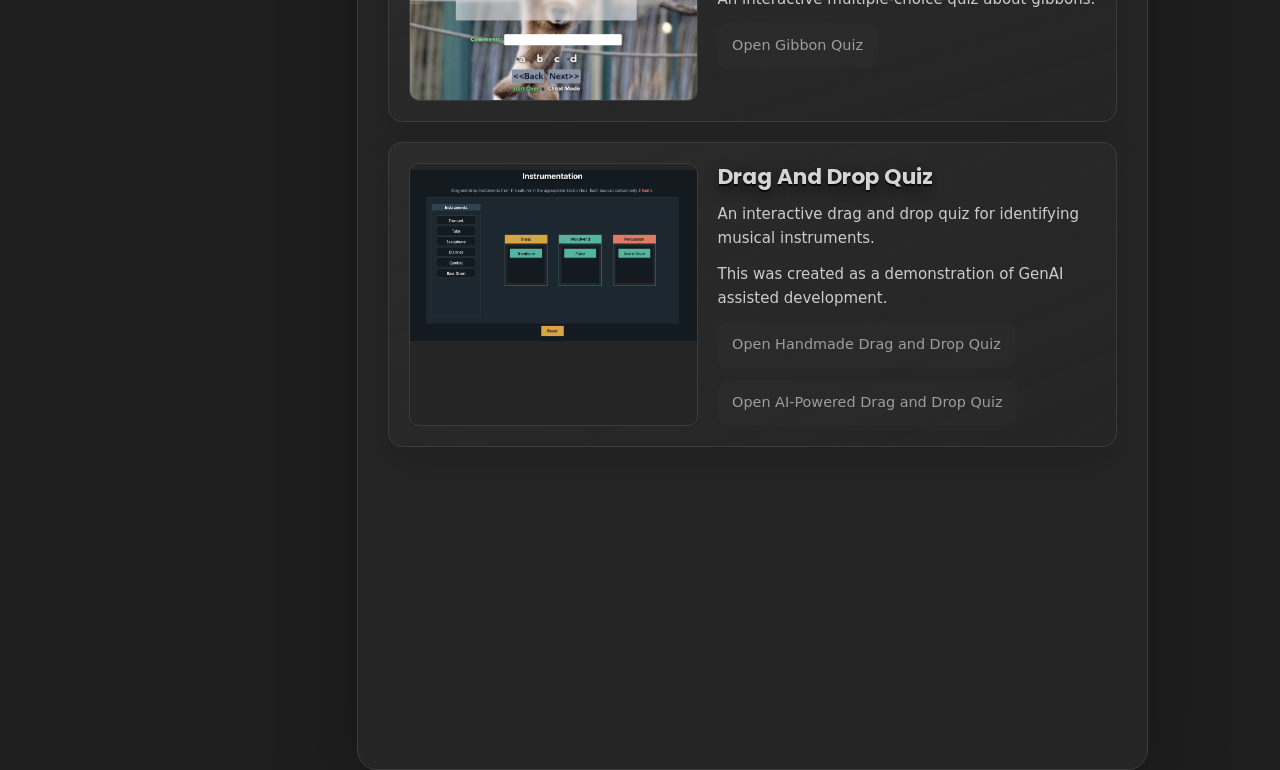
==== commit 6bd0605c: "Moved photo and stuff so theres no longer the weird columns layout." ====
--- a/index.html
+++ b/index.html
@@ -9,8 +9,8 @@
 
 <body>
     <main>
-        <aside class="sidebar">
-            <div class="sidebar-info">
+        <div class="main-content">
+              <div class="sidebar-info">
                 <figure class="avatar-box">
                     <img src="https://media.licdn.com/dms/image/v2/D4E03AQHgwscLN1v50w/profile-displayphoto-scale_400_400/B4EZyDN7LrKIAk-/0/1771727992411?e=1795046400&v=beta&t=p4uHZOQM1ZKhFRdbQSRntcopwmVQOfzBk1Ra4OSAWlA" alt="avatar" width="80">
                 </figure>
@@ -20,9 +20,6 @@
                     <p class="title">Instructional Designer</p>
                 </div>
             </div>
-        </aside>
-
-        <div class="main-content">
             <article class="about active" data-page="about">
                 <header>
                     <h2 class="h2 article-title">About me</h2>
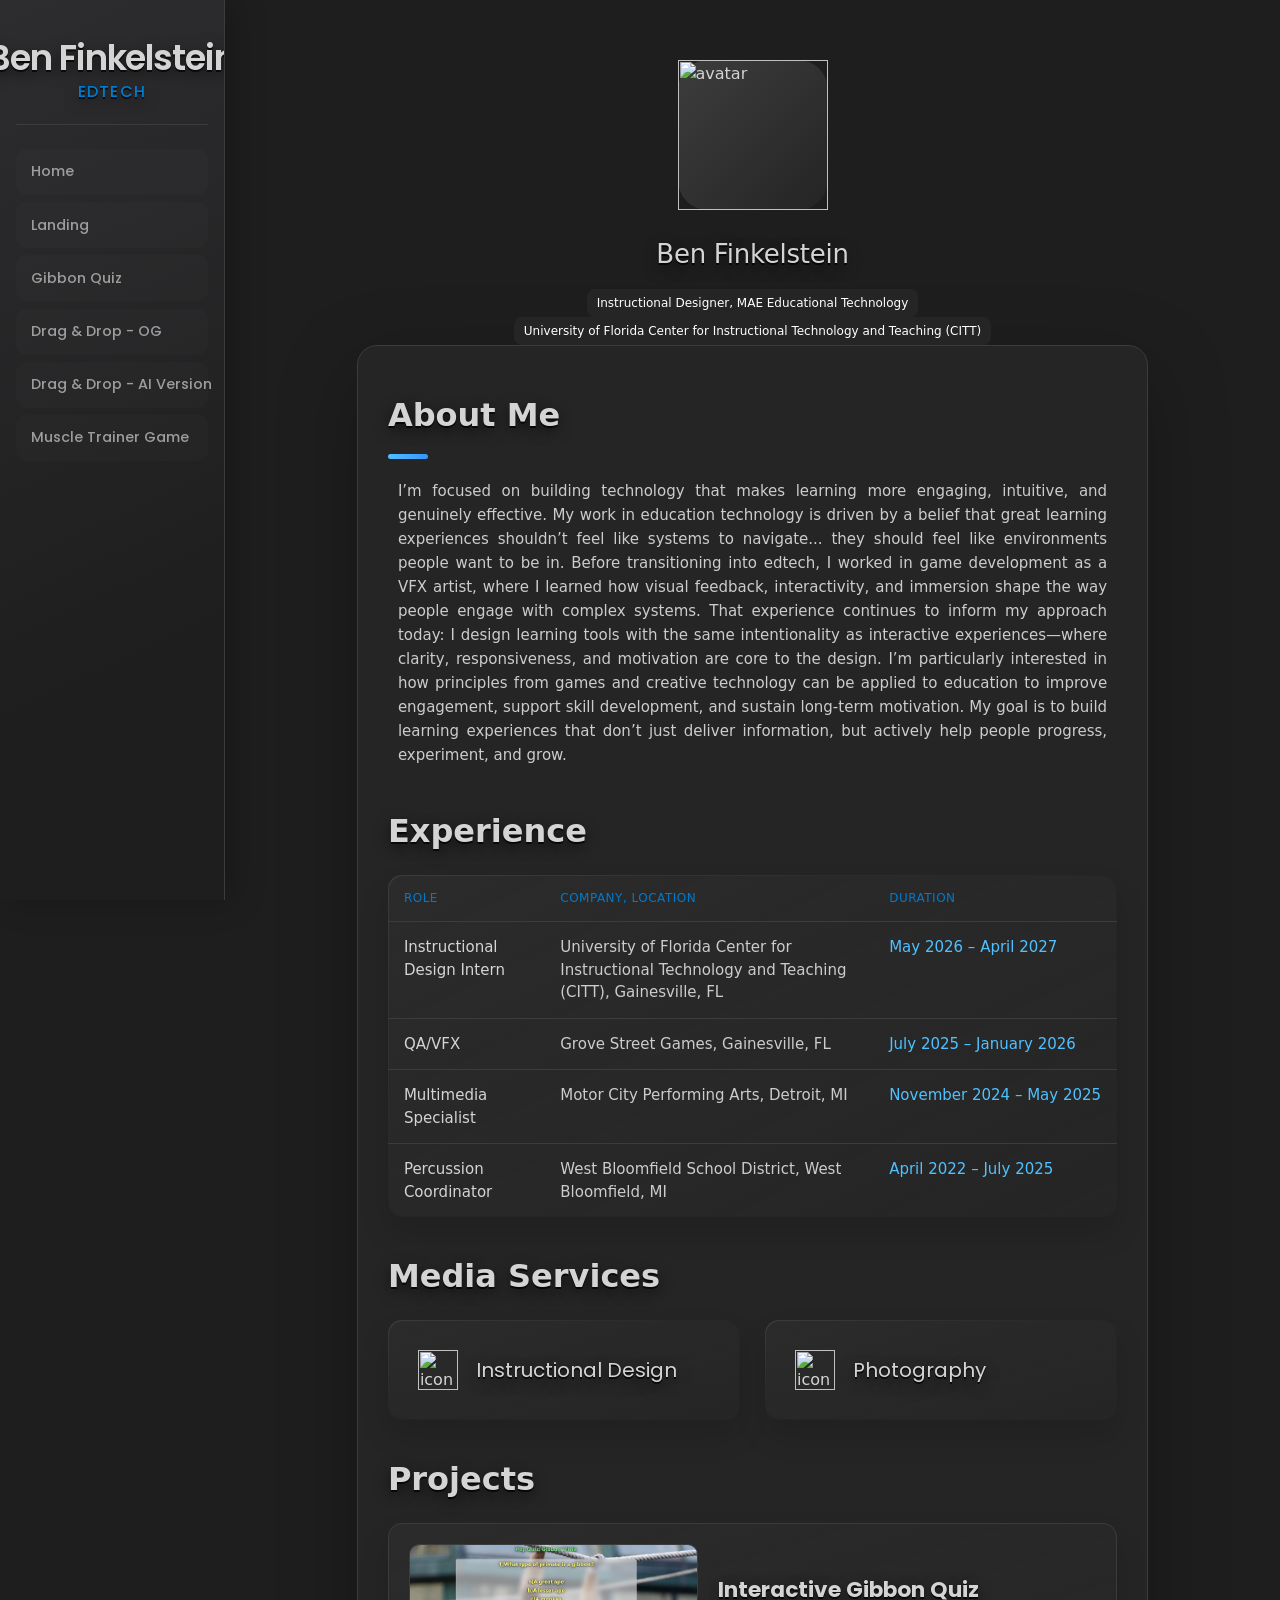
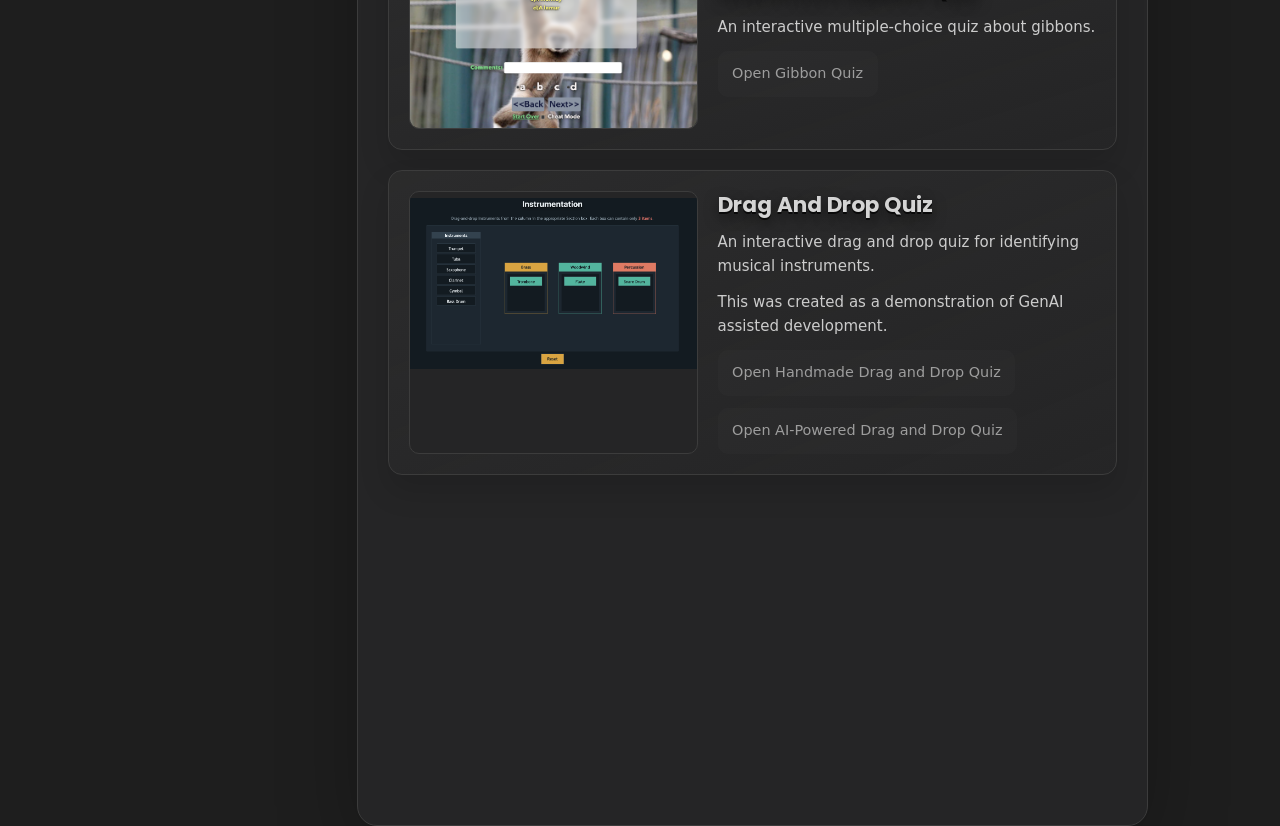
==== commit 2ac0e647: "Updated header" ====
--- a/index.html
+++ b/index.html
@@ -14,10 +14,10 @@
                 <figure class="avatar-box">
                     <img src="https://media.licdn.com/dms/image/v2/D4E03AQHgwscLN1v50w/profile-displayphoto-scale_400_400/B4EZyDN7LrKIAk-/0/1771727992411?e=1795046400&v=beta&t=p4uHZOQM1ZKhFRdbQSRntcopwmVQOfzBk1Ra4OSAWlA" alt="avatar" width="80">
                 </figure>
-
                 <div class="info-content">
                     <h1 class="name" title="Ben Finkelstein">Ben Finkelstein</h1>
-                    <p class="title">Instructional Designer</p>
+                    <p class="title">Instructional Designer, MAE Educational Technology</p>
+                    <p class="title">University of Florida Center for Instructional Technology and Teaching (CITT)</p>
                 </div>
             </div>
             <article class="about active" data-page="about">
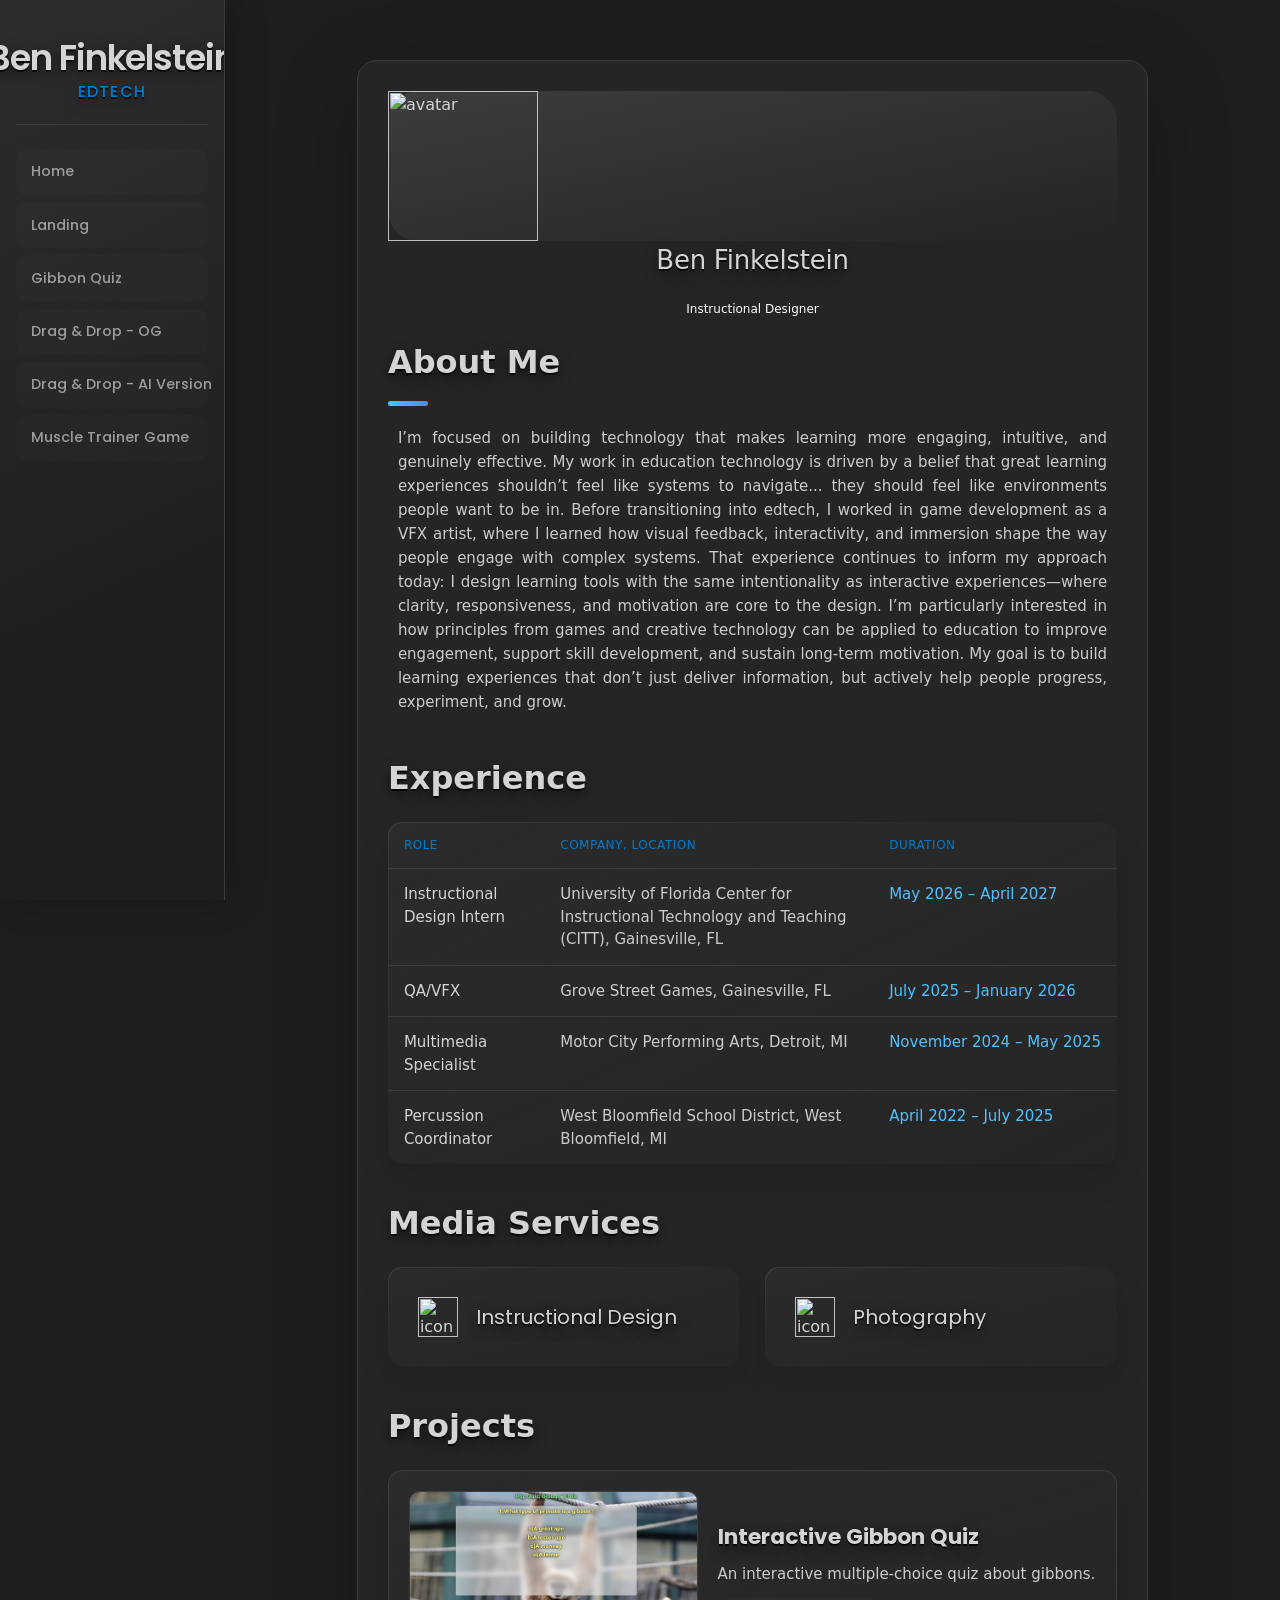
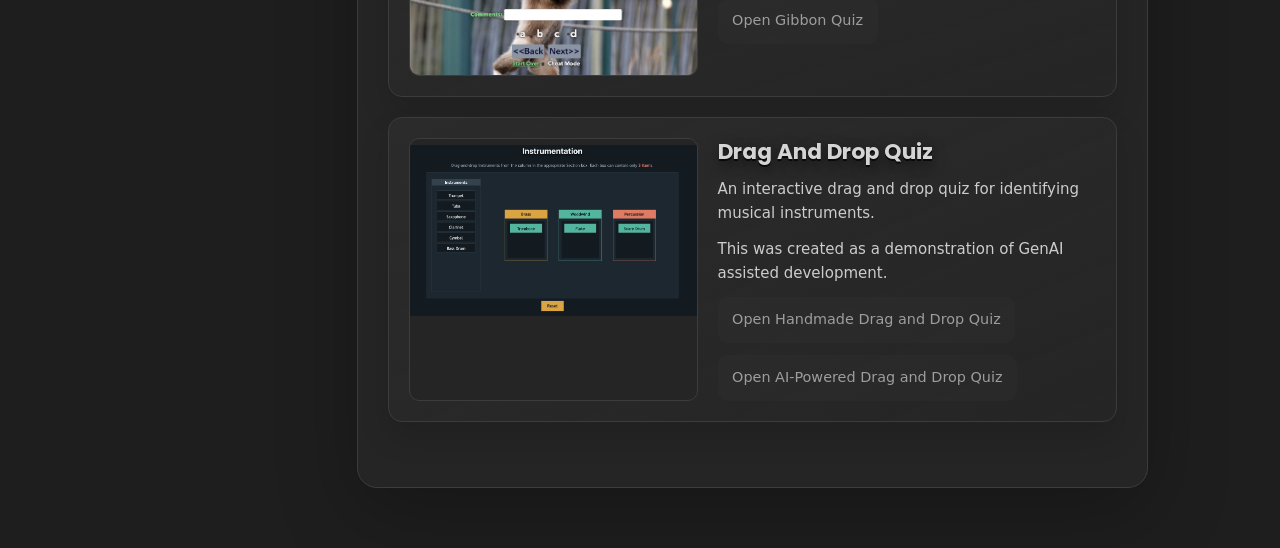
==== commit c04bae0e: "Fixed layout issue" ====
--- a/index.html
+++ b/index.html
@@ -10,18 +10,16 @@
 <body>
     <main>
         <div class="main-content">
-              <div class="sidebar-info">
-                <figure class="avatar-box">
-                    <img src="https://media.licdn.com/dms/image/v2/D4E03AQHgwscLN1v50w/profile-displayphoto-scale_400_400/B4EZyDN7LrKIAk-/0/1771727992411?e=1795046400&v=beta&t=p4uHZOQM1ZKhFRdbQSRntcopwmVQOfzBk1Ra4OSAWlA" alt="avatar" width="80">
-                </figure>
+            <article class="about active" data-page="about">
+                <header>
+                     <figure class="avatar-box">
+                     <img src="https://media.licdn.com/dms/image/v2/D4E03AQHgwscLN1v50w/profile-displayphoto-scale_400_400/B4EZyDN7LrKIAk-/0/1771727992411?e=1795046400&v=beta&t=p4uHZOQM1ZKhFRdbQSRntcopwmVQOfzBk1Ra4OSAWlA" alt="avatar" width="80">
+                     </figure>
+
                 <div class="info-content">
                     <h1 class="name" title="Ben Finkelstein">Ben Finkelstein</h1>
-                    <p class="title">Instructional Designer, MAE Educational Technology</p>
-                    <p class="title">University of Florida Center for Instructional Technology and Teaching (CITT)</p>
+                    <p class="title">Instructional Designer</p>
                 </div>
-            </div>
-            <article class="about active" data-page="about">
-                <header>
                     <h2 class="h2 article-title">About me</h2>
                 </header>
 
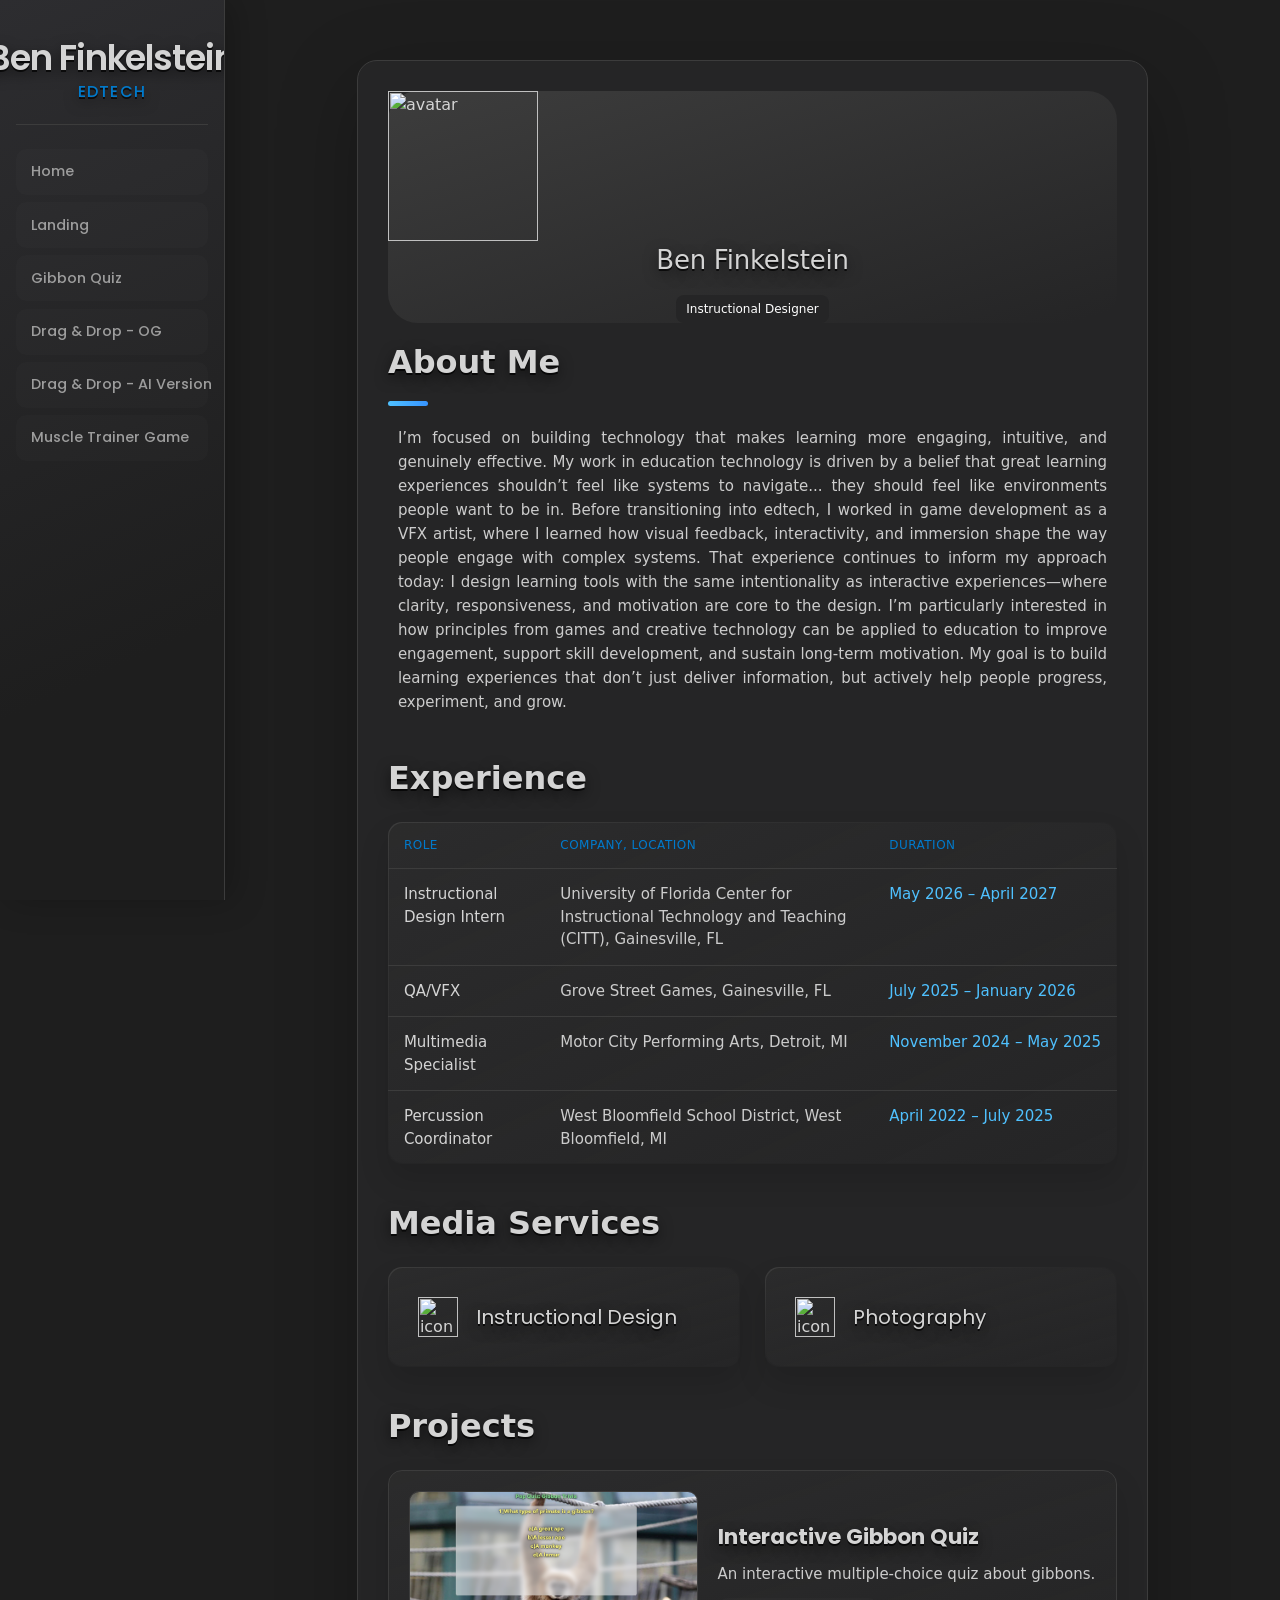
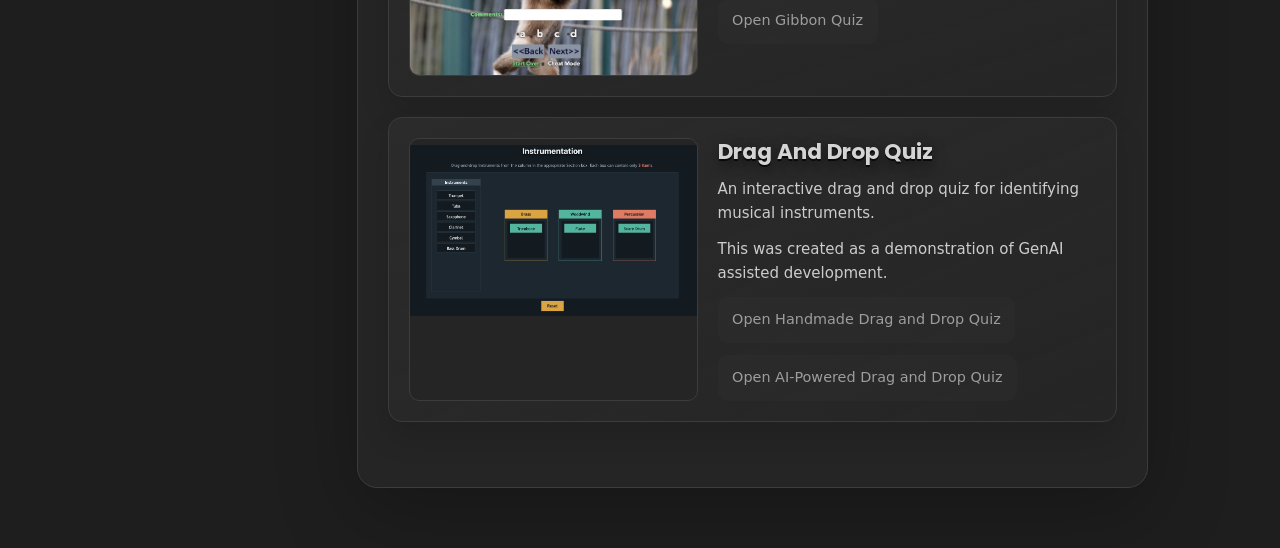
==== commit 30df4d24: "Broke layout again skrrt skrrt" ====
--- a/index.html
+++ b/index.html
@@ -12,63 +12,77 @@
         <div class="main-content">
             <article class="about active" data-page="about">
                 <header>
-                     <figure class="avatar-box">
-                     <img src="https://media.licdn.com/dms/image/v2/D4E03AQHgwscLN1v50w/profile-displayphoto-scale_400_400/B4EZyDN7LrKIAk-/0/1771727992411?e=1795046400&v=beta&t=p4uHZOQM1ZKhFRdbQSRntcopwmVQOfzBk1Ra4OSAWlA" alt="avatar" width="80">
-                     </figure>
+                    <figure class="avatar-box">
+                        <img src="https://media.licdn.com/dms/image/v2/D4E03AQHgwscLN1v50w/profile-displayphoto-scale_400_400/B4EZyDN7LrKIAk-/0/1771727992411?e=1795046400&v=beta&t=p4uHZOQM1ZKhFRdbQSRntcopwmVQOfzBk1Ra4OSAWlA"
+                            alt="avatar" width="80">
+                        <div class="info-content">
+                            <h1 class="name" title="Ben Finkelstein">Ben Finkelstein</h1>
+                            <p class="title">Instructional Designer</p>
+                        </div>
+                    </figure>
 
-                <div class="info-content">
-                    <h1 class="name" title="Ben Finkelstein">Ben Finkelstein</h1>
-                    <p class="title">Instructional Designer</p>
-                </div>
+
                     <h2 class="h2 article-title">About me</h2>
                 </header>
 
                 <section class="about-text">
-                    <p>I’m focused on building technology that makes learning more engaging, intuitive, and genuinely effective. My work in education technology is driven by a belief that great learning experiences shouldn’t feel like systems to navigate... they should feel like environments people want to be in.
-Before transitioning into edtech, I worked in game development as a VFX artist, where I learned how visual feedback, interactivity, and immersion shape the way people engage with complex systems. That experience continues to inform my approach today: I design learning tools with the same intentionality as interactive experiences—where clarity, responsiveness, and motivation are core to the design.
-I’m particularly interested in how principles from games and creative technology can be applied to education to improve engagement, support skill development, and sustain long-term motivation. My goal is to build learning experiences that don’t just deliver information, but actively help people progress, experiment, and grow.</p>
+                    <p>I’m focused on building technology that makes learning more engaging, intuitive, and genuinely
+                        effective. My work in education technology is driven by a belief that great learning experiences
+                        shouldn’t feel like systems to navigate... they should feel like environments people want to be
+                        in.
+                        Before transitioning into edtech, I worked in game development as a VFX artist, where I learned
+                        how visual feedback, interactivity, and immersion shape the way people engage with complex
+                        systems. That experience continues to inform my approach today: I design learning tools with the
+                        same intentionality as interactive experiences—where clarity, responsiveness, and motivation are
+                        core to the design.
+                        I’m particularly interested in how principles from games and creative technology can be applied
+                        to education to improve engagement, support skill development, and sustain long-term motivation.
+                        My goal is to build learning experiences that don’t just deliver information, but actively help
+                        people progress, experiment, and grow.</p>
                 </section>
 
-                  
-<section class="experience">
-    <h3 class="h3 experience-title">Experience</h3>
- 
-    <div class="table-wrapper has-scrollbar">
-        <table class="resume-table">
-            <thead>
-                <tr>
-                    <th scope="col">Role</th>
-                    <th scope="col">Company, Location</th>
-                    <th scope="col">Duration</th>
-                </tr>
-            </thead>
-            <tbody>
-                <tr>
-                    <td data-label="Role">Instructional Design Intern</td>
-                    <td data-label="Company, Location">University of Florida Center for Instructional Technology and Teaching (CITT), Gainesville, FL</td>
-                    <td data-label="Duration">May 2026 &ndash; April 2027</td>
-                </tr>
-                <tr>
-                    <td data-label="Role">QA/VFX</td>
-                    <td data-label="Company, Location">Grove Street Games, Gainesville, FL</td>
-                    <td data-label="Duration">July 2025 &ndash; January 2026</td>
-                </tr>
-                <tr>
-                    <td data-label="Role">Multimedia Specialist</td>
-                    <td data-label="Company, Location">Motor City Performing Arts, Detroit, MI</td>
-                    <td data-label="Duration">November 2024 &ndash; May 2025</td>
-                </tr>
-                <tr>
-                    <td data-label="Role">Percussion Coordinator</td>
-                    <td data-label="Company, Location">West Bloomfield School District, West Bloomfield, MI</td>
-                    <td data-label="Duration">April 2022 &ndash; July 2025</td>
-                </tr>
-            </tbody>
-        </table>
-    </div>
-</section>
 
-  <section class="service">
+                <section class="experience">
+                    <h3 class="h3 experience-title">Experience</h3>
+
+                    <div class="table-wrapper has-scrollbar">
+                        <table class="resume-table">
+                            <thead>
+                                <tr>
+                                    <th scope="col">Role</th>
+                                    <th scope="col">Company, Location</th>
+                                    <th scope="col">Duration</th>
+                                </tr>
+                            </thead>
+                            <tbody>
+                                <tr>
+                                    <td data-label="Role">Instructional Design Intern</td>
+                                    <td data-label="Company, Location">University of Florida Center for Instructional
+                                        Technology and Teaching (CITT), Gainesville, FL</td>
+                                    <td data-label="Duration">May 2026 &ndash; April 2027</td>
+                                </tr>
+                                <tr>
+                                    <td data-label="Role">QA/VFX</td>
+                                    <td data-label="Company, Location">Grove Street Games, Gainesville, FL</td>
+                                    <td data-label="Duration">July 2025 &ndash; January 2026</td>
+                                </tr>
+                                <tr>
+                                    <td data-label="Role">Multimedia Specialist</td>
+                                    <td data-label="Company, Location">Motor City Performing Arts, Detroit, MI</td>
+                                    <td data-label="Duration">November 2024 &ndash; May 2025</td>
+                                </tr>
+                                <tr>
+                                    <td data-label="Role">Percussion Coordinator</td>
+                                    <td data-label="Company, Location">West Bloomfield School District, West Bloomfield,
+                                        MI</td>
+                                    <td data-label="Duration">April 2022 &ndash; July 2025</td>
+                                </tr>
+                            </tbody>
+                        </table>
+                    </div>
+                </section>
+
+                <section class="service">
                     <h3 class="h3 service-title">Media Services</h3>
 
                     <ul class="service-list">
@@ -93,42 +107,47 @@
                             </div>
                         </li>
                     </ul>
-                    </section>
+                </section>
 
-                    <section class="projects">
-                        <h3 class="h3 projects-title">Projects</h3>
+                <section class="projects">
+                    <h3 class="h3 projects-title">Projects</h3>
 
-                        <ul class="project-list">
-                            <!-- Copy this complete list item and update its preview, title, summary, and link for each project. -->
-                            <li class="project-item">
-                                <div class="project-icon-box">
-                                    <img src="gibbon-quiz/quiz-page-screenshot.png" alt="Screenshot of the Gibbon Quiz showing its trivia question, answer choices, and controls">
-                                </div>
+                    <ul class="project-list">
+                        <!-- Copy this complete list item and update its preview, title, summary, and link for each project. -->
+                        <li class="project-item">
+                            <div class="project-icon-box">
+                                <img src="gibbon-quiz/quiz-page-screenshot.png"
+                                    alt="Screenshot of the Gibbon Quiz showing its trivia question, answer choices, and controls">
+                            </div>
 
-                                <div class="project-content-box">
-                                    <h4 class="h4 project-item-title">Interactive Gibbon Quiz</h4>
-                                    <p class="project-item-text">An interactive multiple-choice quiz about gibbons.</p>
-                                    <a class="project-link" href="gibbon-quiz/index.html">Open Gibbon Quiz</a>
-                                </div>
-                            </li>
+                            <div class="project-content-box">
+                                <h4 class="h4 project-item-title">Interactive Gibbon Quiz</h4>
+                                <p class="project-item-text">An interactive multiple-choice quiz about gibbons.</p>
+                                <a class="project-link" href="gibbon-quiz/index.html">Open Gibbon Quiz</a>
+                            </div>
+                        </li>
 
-                               <li class="project-item">
-                                <div class="project-icon-box">
-                                    <img src="drag-drop/image.png" alt="Screenshot of the drag and drop quiz, showing the UI">
-                                </div>
+                        <li class="project-item">
+                            <div class="project-icon-box">
+                                <img src="drag-drop/image.png"
+                                    alt="Screenshot of the drag and drop quiz, showing the UI">
+                            </div>
 
-                                <div class="project-content-box">
-                                    <h4 class="h4 project-item-title">Drag and Drop Quiz</h4>
-                                    <p class="project-item-text">An interactive drag and drop quiz for identifying musical instruments.</p>
-                                    <p class="project-item-text">This was created as a demonstration of GenAI assisted development.</p>
-                                    <a class="project-link" href="drag-drop/index.html">Open Handmade Drag and Drop Quiz</a>
-                                    <a class="project-link" href="drag-ai/index.html">Open AI-Powered Drag and Drop Quiz</a>
-                                </div>
-                            </li>
-                        </ul>
-                    </section>
-                </article>
-            </div>
-        </main>
+                            <div class="project-content-box">
+                                <h4 class="h4 project-item-title">Drag and Drop Quiz</h4>
+                                <p class="project-item-text">An interactive drag and drop quiz for identifying musical
+                                    instruments.</p>
+                                <p class="project-item-text">This was created as a demonstration of GenAI assisted
+                                    development.</p>
+                                <a class="project-link" href="drag-drop/index.html">Open Handmade Drag and Drop Quiz</a>
+                                <a class="project-link" href="drag-ai/index.html">Open AI-Powered Drag and Drop Quiz</a>
+                            </div>
+                        </li>
+                    </ul>
+                </section>
+            </article>
+        </div>
+    </main>
 </body>
-</html>
+
+</html>
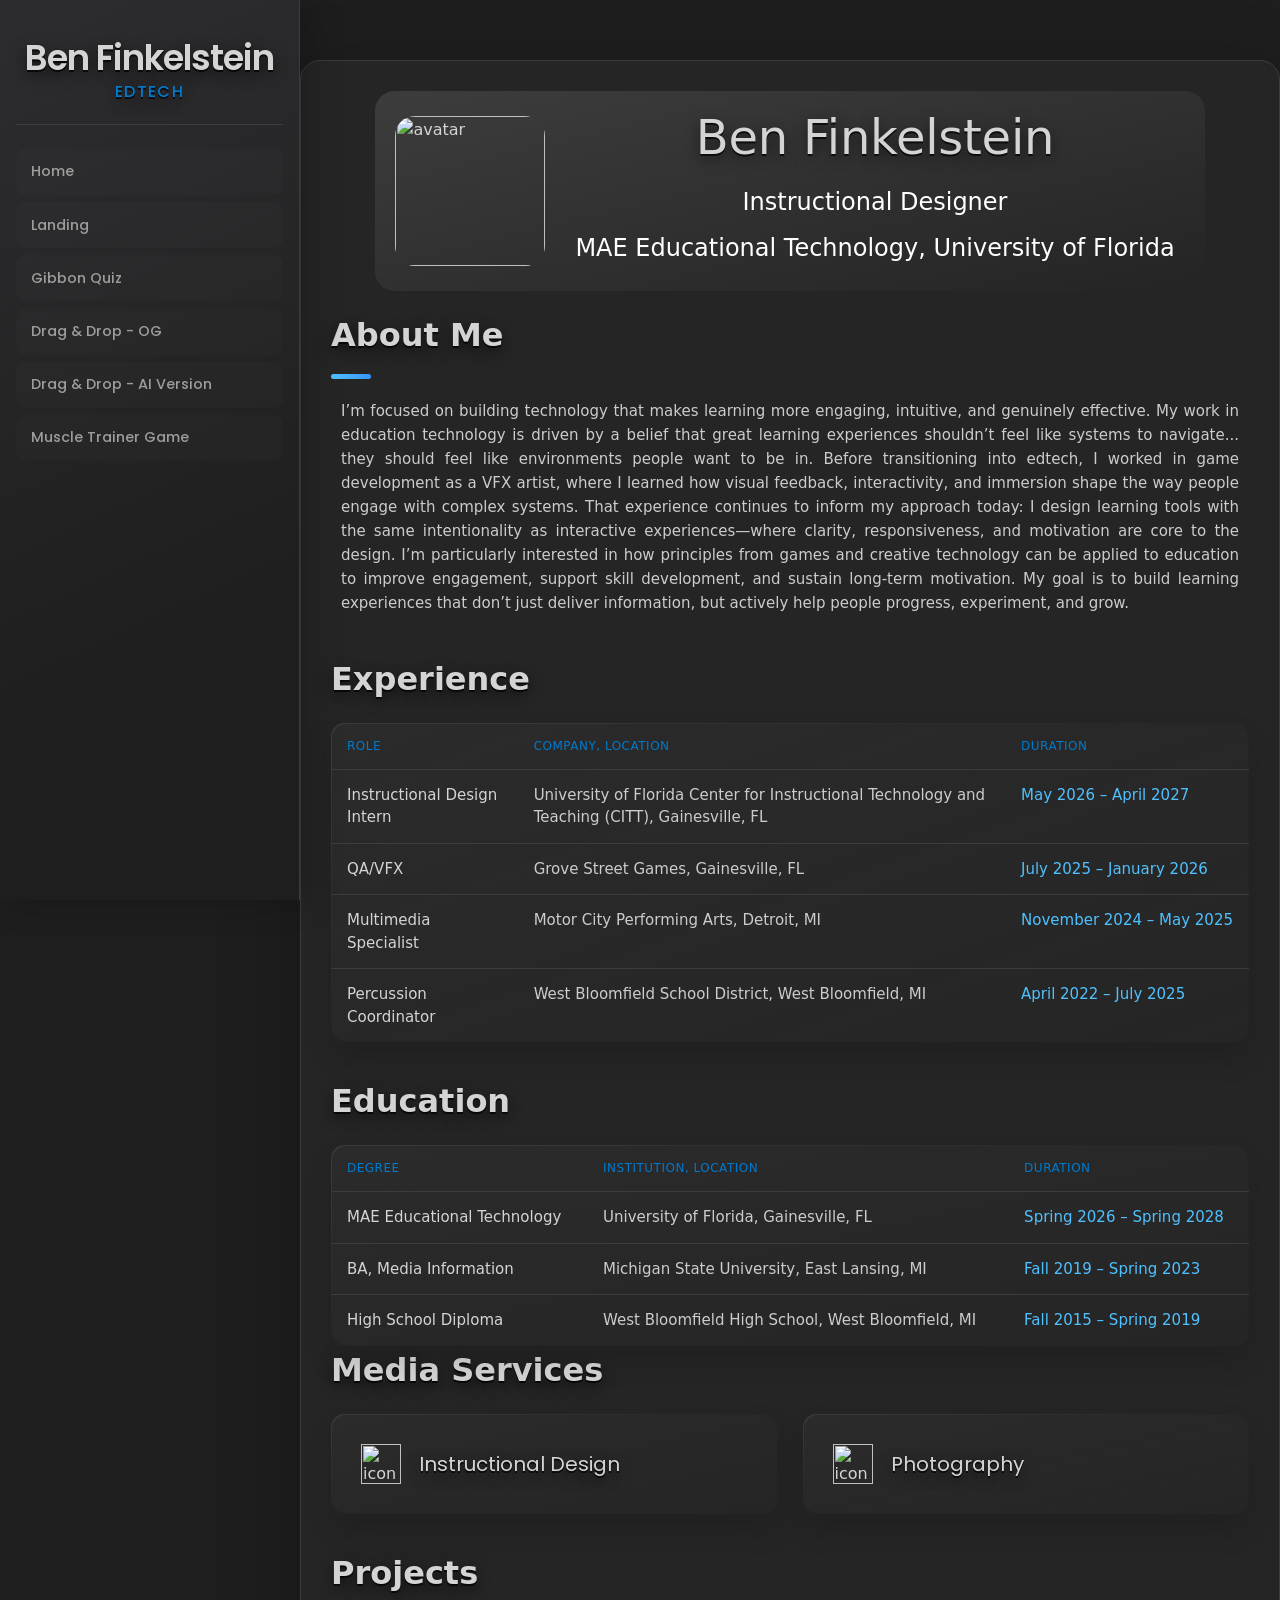
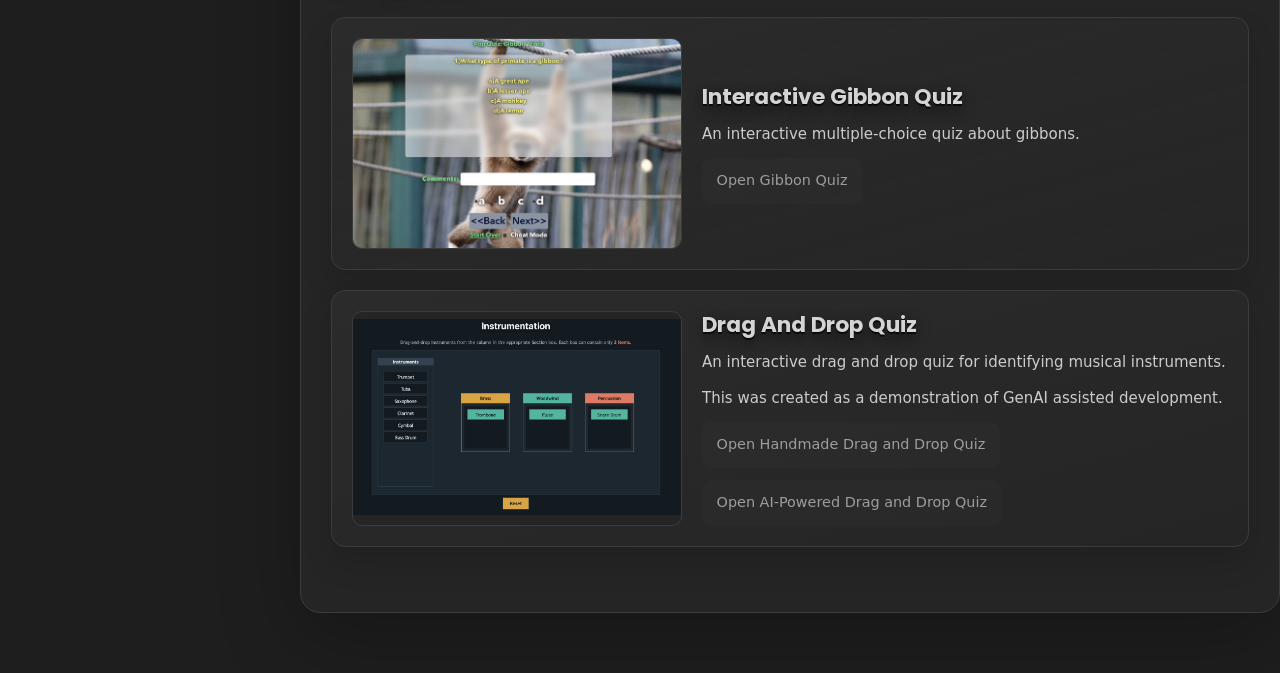
==== commit 9d820e7a: "Added Education" ====
--- a/index.html
+++ b/index.html
@@ -18,6 +18,7 @@
                         <div class="info-content">
                             <h1 class="name" title="Ben Finkelstein">Ben Finkelstein</h1>
                             <p class="title">Instructional Designer</p>
+                            <p class="title">MAE Educational Technology, University of Florida</p>
                         </div>
                     </figure>
 
@@ -76,6 +77,39 @@
                                     <td data-label="Company, Location">West Bloomfield School District, West Bloomfield,
                                         MI</td>
                                     <td data-label="Duration">April 2022 &ndash; July 2025</td>
+                                </tr>
+                            </tbody>
+                        </table>
+                    </div>
+                </section>
+
+                  <section class="education">
+                    <h3 class="h3 experience-title">Education</h3>
+
+                    <div class="table-wrapper has-scrollbar">
+                        <table class="resume-table">
+                            <thead>
+                                <tr>
+                                    <th scope="col">Degree</th>
+                                    <th scope="col">Institution, Location</th>
+                                    <th scope="col">Duration</th>
+                                </tr>
+                            </thead>
+                            <tbody>
+                                <tr>
+                                    <td data-label="Role">MAE Educational Technology</td>
+                                    <td data-label="Company, Location">University of Florida, Gainesville, FL</td>
+                                    <td data-label="Duration">Spring 2026 &ndash; Spring 2028</td>
+                                </tr>
+                                <tr>
+                                    <td data-label="Role">BA, Media Information</td>
+                                    <td data-label="Company, Location">Michigan State University, East Lansing, MI</td>
+                                    <td data-label="Duration">Fall 2019 &ndash; Spring 2023</td>
+                                </tr>
+                                <tr>
+                                    <td data-label="Role">High School Diploma</td>
+                                    <td data-label="Company, Location">West Bloomfield High School, West Bloomfield, MI</td>
+                                    <td data-label="Duration">Fall 2015 &ndash; Spring 2019</td>
                                 </tr>
                             </tbody>
                         </table>
--- a/landing.css
+++ b/landing.css
@@ -321,25 +321,51 @@
 
 
 .avatar-box {
+    display: flex;
+    align-items: center;
+    justify-content: center;
+    gap: 20px;
+    width: fit-content;
+    max-width: 100%;
+    margin: 0 0 20px;
+    margin-inline: auto;
+    padding: 20px;
     background: var(--bg-gradient-onyx);
     border-radius: 20px;
 }
 
+.avatar-box img {
+    display: block;
+    flex: 0 0 auto;
+    width: 120px;
+    height: 120px;
+    object-fit: cover;
+    border-radius: inherit;
+}
+
+.info-content {
+    display: flex;
+    flex-direction: column;
+    align-items: center;
+    text-align: center;
+}
+
 .info-content .name {
     color: var(--white2);
-    font-size: var(--fs3);
+    font-size: clamp(2rem, 5vw, 3rem);
     font-weight: var(--fw500);
     letter-spacing: -0.25px;
-    margin-bottom: 10px;
+    line-height: 1.1;
+    margin-bottom: 12px;
 }
 
 .info-content .title {
     color: var(--white1);
-    background: var(--onyx);
-    font-size: var(--fs8);
+    background: transparent;
+    font-size: clamp(1.1rem, 2.4vw, 1.5rem);
     font-weight: var(--fw300);
     width: max-content;
-    padding: 3px 12px;
+    padding: 6px 14px;
     border-radius: 8px;
 }
 
@@ -1478,10 +1504,6 @@
         gap: 25px;
     }
 
-    .avatar-box {
-        border-radius: 30px;
-    }
-
     .avatar-box img {
         width: 120px;
     }
@@ -1896,7 +1918,7 @@
 
     .main-content {
         min-width: 75%;
-        width: 75%;
+        width: 100%;
         margin: 0;
     }
 
@@ -1916,6 +1938,7 @@
 
     .avatar-box img {
         width: 150px;
+        height: 150px;
     }
 
     .info-content .name {
@@ -2091,4 +2114,8 @@
 @media (max-width: 579px) {
     .about .project-item { flex-direction: column; gap: 16px; }
     .about .project-icon-box { flex-basis: auto; }
-}
+    .avatar-box { flex-direction: column; gap: 14px; padding: 18px; }
+    .avatar-box img { width: 96px; height: 96px; }
+    .info-content .name { font-size: clamp(1.6rem, 8vw, 2rem); }
+    .info-content .title { font-size: 1.05rem; }
+}
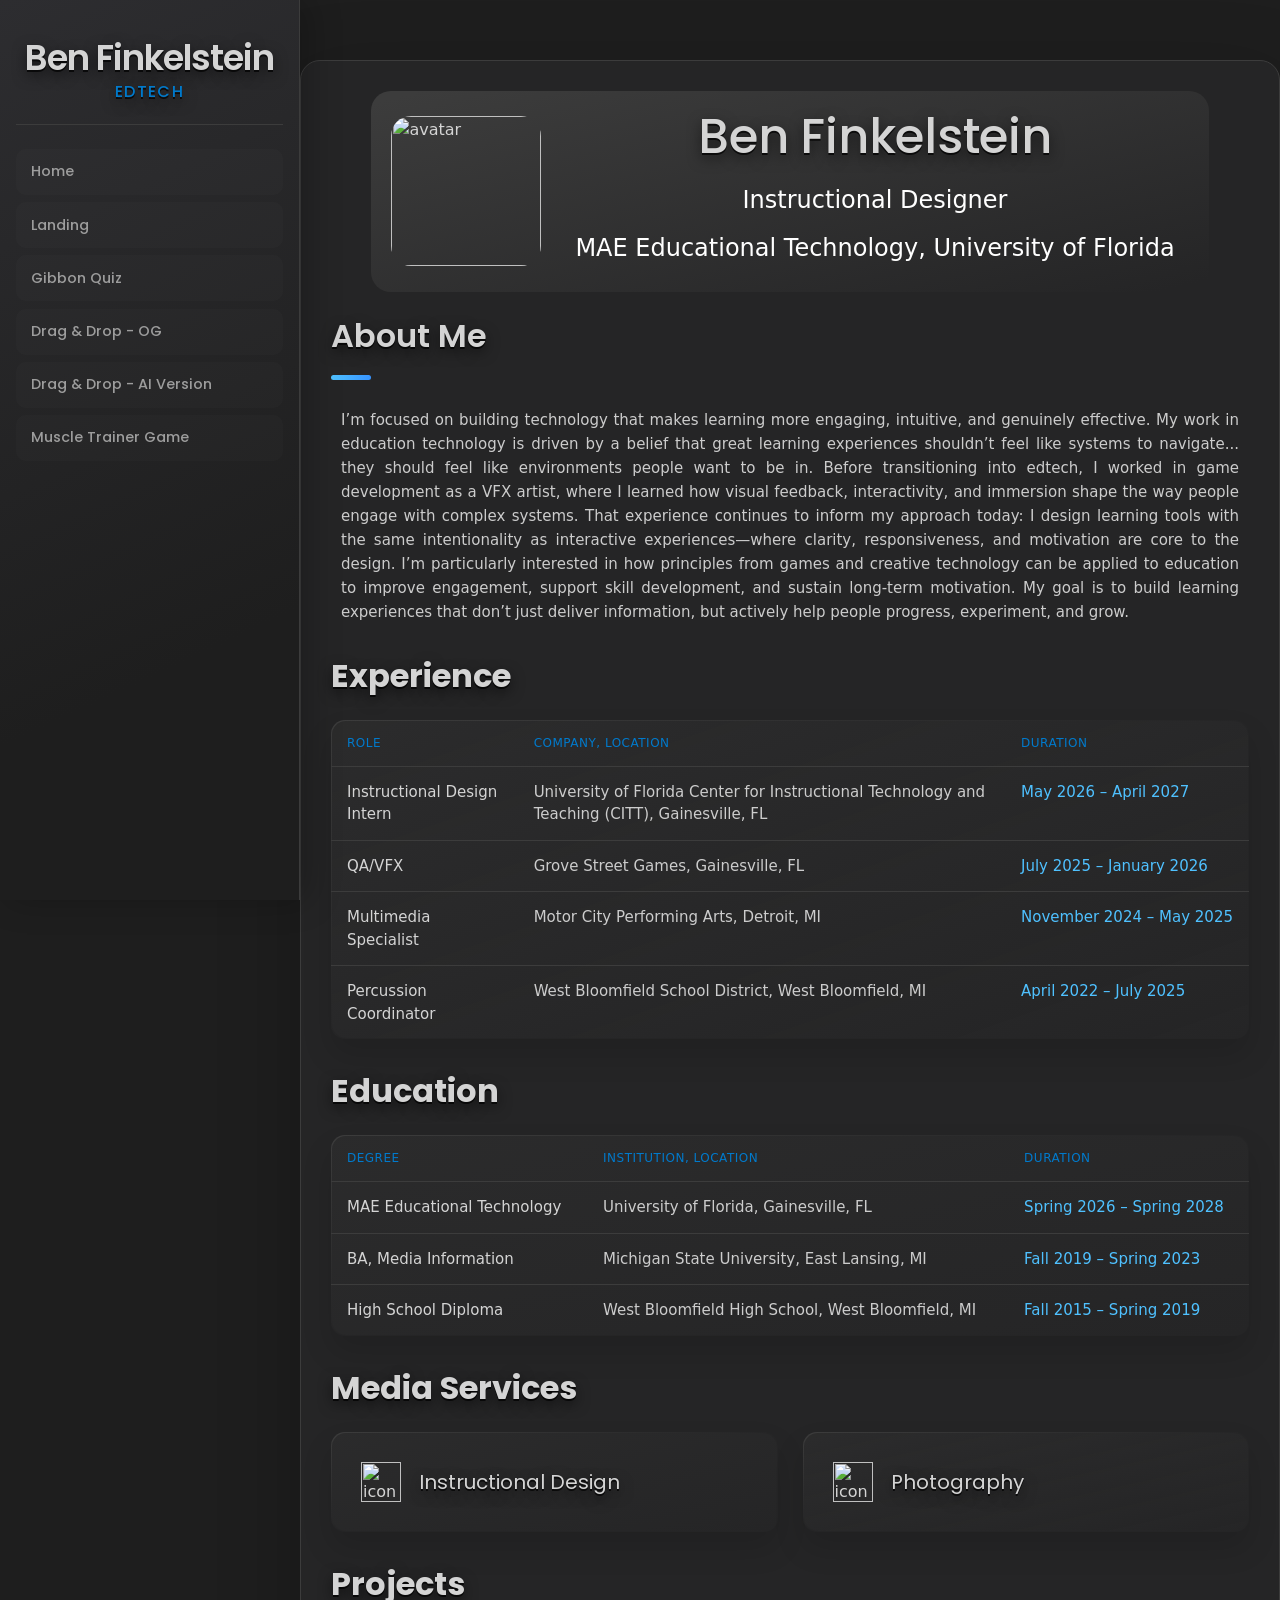
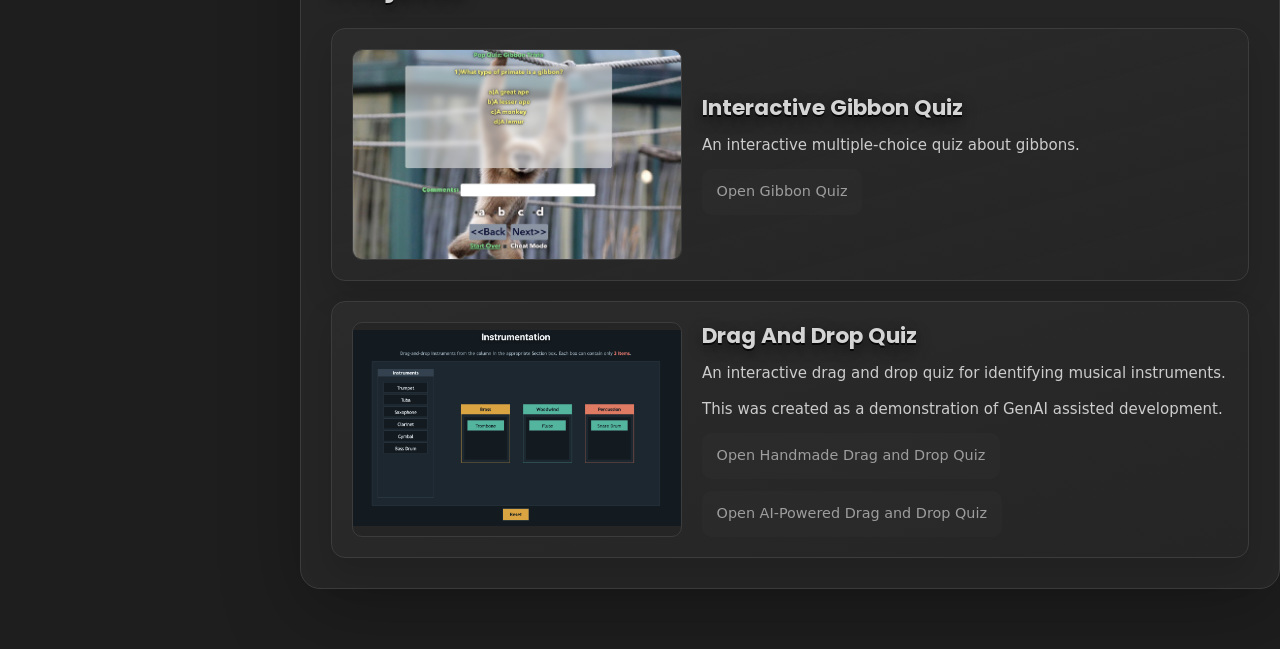
==== commit 7ede484f: "Favicon" ====
--- a/index.html
+++ b/index.html
@@ -4,6 +4,7 @@
     <title>Personal Portfolio</title>
     <link rel="stylesheet" href="style.css">
     <link rel="stylesheet" href="landing.css">
+     <link rel="icon" type="image/x-icon" href="Logo5.png">
     <script src="Sidebar.JS" defer></script>
 </head>
 
@@ -81,9 +82,11 @@
                             </tbody>
                         </table>
                     </div>
+
+
                 </section>
 
-                  <section class="education">
+                <section class="education">
                     <h3 class="h3 experience-title">Education</h3>
 
                     <div class="table-wrapper has-scrollbar">
@@ -108,13 +111,15 @@
                                 </tr>
                                 <tr>
                                     <td data-label="Role">High School Diploma</td>
-                                    <td data-label="Company, Location">West Bloomfield High School, West Bloomfield, MI</td>
+                                    <td data-label="Company, Location">West Bloomfield High School, West Bloomfield, MI
+                                    </td>
                                     <td data-label="Duration">Fall 2015 &ndash; Spring 2019</td>
                                 </tr>
                             </tbody>
                         </table>
                     </div>
                 </section>
+
 
                 <section class="service">
                     <h3 class="h3 service-title">Media Services</h3>
--- a/style.css
+++ b/style.css
@@ -3,30 +3,19 @@
  * Page-specific stylesheets load after this file and can replace these defaults.
  */
 
-/* Camiro display face used by global headings and the sidebar. */
-@font-face {
-  font-family: 'Camiro.ttf';
-  src: url('https://cdn.jsdelivr.net/gh/baechu-rpg/treeoflife@9f2541925e9650e1640e261ee7385f0ace465ac3/Camiro.ttf') format('truetype');
-  font-style: normal;
-  font-weight: 400;
-  font-display: swap;
-}
+@import url('https://fonts.googleapis.com/css2?family=Poppins:wght@300;400;500;600;700&display=swap');
 
 /* Shared dark palette and type defaults available to every page. */
 :root {
   color-scheme: dark; /* Keep native browser controls in the dark color scheme. */
   --theme-bg: #1e1e1e; /* VS Code Dark+ editor background. */
-  --theme-surface: #252526; /* VS Code panel and sidebar surface. */
   --theme-text: #d4d4d4; /* VS Code default foreground text. */
-  --theme-muted: #9d9d9d; /* Muted gray derived from the Dark+ palette. */
-  --theme-border: #3c3c3c; /* VS Code panel and widget border. */
-  --theme-accent: #007acc; /* VS Code blue accent. */
   font-family: system-ui, -apple-system, BlinkMacSystemFont, "Segoe UI", sans-serif; /* System type stack used unless a page overrides it. */
 }
 
 /* Set the shared heading face and a layered shadow for more visual depth. */
 :where(h1, h2, h3, h4, h5, h6) {
-  font-family: 'Camiro.ttf', system-ui, sans-serif;
+  font-family: 'Poppins', system-ui, sans-serif;
   text-shadow: 0 2px 0 rgba(0, 0, 0, .7), 0 5px 14px rgba(0, 0, 0, .55);
 }
 
--- a/landing.css
+++ b/landing.css
@@ -6,10 +6,6 @@
     /* Gradient between VS Code border and panel tones. */
     --bg-gradient-jet: linear-gradient(to bottom right, rgba(60, 60, 60, .25) 3%, transparent 100%), #252526;
     /* Subtle layered VS Code panel surface. */
-    --bg-gradient-yellow1: linear-gradient(to bottom right, #3794ff 0%, rgba(55, 148, 255, 0) 50%);
-    /* VS Code blue hover highlight. */
-    --bg-gradient-yellow2: linear-gradient(135deg, rgba(55, 148, 255, .25) 0%, rgba(55, 148, 255, 0) 59.86%), #252526;
-    /* Blue-accented VS Code panel surface. */
     --border-gradient-onyx: linear-gradient(to bottom right, #3c3c3c 0%, rgba(60, 60, 60, 0) 50%);
     /* Subtle VS Code panel border gradient. */
     --text-gradient-yellow: linear-gradient(to right, #4fc1ff, #3794ff);
@@ -19,8 +15,6 @@
     /* VS Code panel border gray. */
     --onyx: #252526;
     /* VS Code sidebar surface. */
-    --eerie-black1: #2d2d30;
-    /* VS Code raised widget surface. */
     --eerie-black2: #252526;
     /* VS Code panel surface. */
     --smoky-black: #1e1e1e;
@@ -37,8 +31,6 @@
     /* VS Code secondary foreground tone. */
     --light-gray70: rgba(204, 204, 204, .7);
     /* Translucent secondary foreground tone. */
-    --bittersweet-shimmer: #f14c4c;
-    /* VS Code error red. */
 
     --ff-poppins: 'Poppins', sans-serif;
     /* portfolio typeface. */
@@ -47,16 +39,10 @@
     /* largest heading size. */
     --fs2: 18px;
     /* section heading size. */
-    --fs3: 17px;
-    /* large body size. */
     --fs4: 16px;
     /* standard body size. */
-    --fs5: 15px;
-    /* medium body size. */
     --fs6: 14px;
     /* small body size. */
-    --fs7: 13px;
-    /* compact label size. */
     --fs8: 12px;
     /* smallest label size. */
 
@@ -73,17 +59,9 @@
     /* small surface shadow. */
     --shadow2: 0px 16px 30px hsla(0, 0%, 0%, .25);
     /* medium surface shadow. */
-    --shadow3: 0px 16px 40px hsla(0, 0%, 0%, .25);
-    /* large surface shadow. */
-    --shadow4: 0px 25px 50px hsla(0, 0%, 0%, .15);
-    /* deep surface shadow. */
     --shadow5: 0px 24px 80px hsla(0, 0%, 0%, .25);
     /* largest surface shadow. */
 
-    --transition1: .25s ease;
-    /* short interaction transition. */
-    --transition2: .5s ease-in-out;
-    /* long panel transition. */
 }
 
 /* Reset margins and use border-box sizing throughout the portfolio. */
@@ -95,37 +73,12 @@
     box-sizing: border-box;
 }
 
-a {
-    text-decoration: none;
-}
-
 li {
     list-style: none;
 }
 
-img,
-ion-icon,
-a,
-button,
-time,
-span {
+img {
     display: block;
-}
-
-button {
-    font: inherit;
-    background: none;
-    border: none;
-    text-align: left;
-    cursor: pointer;
-}
-
-input,
-textarea {
-    display: block;
-    width: 100%;
-    background: none;
-    font: inherit;
 }
 
 ::selection {
@@ -152,7 +105,6 @@
     min-width: 259px;
 }
 
-.sidebar,
 article {
     background: var(--eerie-black2);
     border: 1px solid var(--jet);
@@ -162,45 +114,6 @@
     padding: 15px;
 }
 
-.sidebar.active {
-    max-height: 405px;
-}
-
-.separator {
-    width: 100%;
-    height: 1px;
-    background: var(--jet);
-    margin: 16px 0;
-}
-
-.icon-box {
-    position: relative;
-    background: var(--border-gradient-onyx);
-    width: 30px;
-    height: 30px;
-    border-radius: 8px;
-    display: flex;
-    justify-content: center;
-    align-items: center;
-    font-size: 16px;
-    color: var(--orange-yellow-crayola);
-    box-shadow: var(--shadow1);
-    z-index: 1;
-}
-
-.icon-box::before {
-    content: '';
-    position: absolute;
-    inset: 1px;
-    background: var(--eerie-black1);
-    border-radius: inherit;
-    z-index: -1;
-}
-
-.icon-box ion-icon {
-    --ionicon-stroke-width: 35px;
-}
-
 article {
     display: none;
 }
@@ -222,8 +135,7 @@
 
 .h2,
 .h3,
-.h4,
-.h5 {
+.h4 {
     color: var(--white2);
     text-transform: capitalize;
 }
@@ -238,11 +150,6 @@
 
 .h4 {
     font-size: var(--fs4);
-}
-
-.h5 {
-    font-size: var(--fs7);
-    font-weight: var(--fw500);
 }
 
 .article-title {
@@ -279,46 +186,6 @@
 .has-scrollbar::-webkit-scrollbar-button {
     width: 20px;
 }
-
-.content-card {
-    position: relative;
-    background: var(--border-gradient-onyx);
-    padding: 15px;
-    padding-top: 45px;
-    border-radius: 14px;
-    box-shadow: var(--shadow2);
-    cursor: pointer;
-    z-index: 1;
-}
-
-.content-card::before {
-    content: '';
-    position: absolute;
-    inset: 1px;
-    background: var(--bg-gradient-jet);
-    border-radius: inherit;
-    z-index: -1;
-}
-
-/* Sidebar panel, avatar, contact details, and expandable information styles. */
-
-.sidebar {
-    margin-bottom: 15px;
-    max-height: 112px;
-    overflow: hidden;
-    padding: 15px;
-    transition: var(--transition2);
-}
-
-.sidebar-info {
-    position: relative;
-    display: flex;
-    justify-content: flex-start;
-    align-items: center;
-    gap: 15px;
-}
-
-
 
 .avatar-box {
     display: flex;
@@ -369,153 +236,24 @@
     border-radius: 8px;
 }
 
-.info-more-btn {
-    position: absolute;
-    top: -15px;
-    right: -15px;
-    border-radius: 0 15px;
-    font-size: 13px;
-    color: var(--orange-yellow-crayola);
-    background: var(--border-gradient-onyx);
-    padding: 10px;
-    box-shadow: var(--shadow2);
-    transition: var(--transition1);
-    z-index: 1;
-}
-
-.info-more-btn::before {
-    content: '';
-    position: absolute;
-    inset: 1px;
-    border-radius: inherit;
-    background: var(--bg-gradient-jet);
-    transition: var(--transition1);
-    z-index: -1;
-}
-
-.info-more-btn:hover,
-.info-more-btn:focus {
-    background: var(--bg-gradient-yellow1);
-}
-
-.info-more-btn:hover::before,
-.info-more-btn:focus::before {
-    background: var(--bg-gradient-yellow2);
-}
-
-.info-more-btn span {
-    display: none;
-}
-
-.sidebar-info-more {
-    opacity: 0;
-    visibility: hidden;
-    transition: var(--transition2);
-}
-
-.sidebar.active .sidebar-info-more {
-    opacity: 1;
-    visibility: visible;
-}
-
-.contacts-list {
-    display: grid;
-    grid-template-columns: 1fr;
-    gap: 16px;
-}
-
-.contact-item {
-    min-width: 100%;
-    display: flex;
-    align-items: center;
-    gap: 16px;
-}
-
-.contact-info {
-    max-width: calc(100% - 46px);
-    width: calc(100% - 46px);
-}
-
-.contact-info :is(.contact-link, time, address) {
-    color: var(--white2);
-    font-size: var(--fs7);
-}
-
-.contact-info address {
-    font-style: normal;
-}
-
-.contact-title {
-    color: var(--light-gray70);
-    font-size: var(--fs8);
-    text-transform: uppercase;
-    margin-bottom: 2px;
-}
-
-.social-list {
-    display: flex;
-    justify-content: flex-start;
-    align-items: center;
-    gap: 15px;
-    padding-bottom: 4px;
-    padding-left: 7px;
-}
-
-.social-item .social-link {
-    color: var(--light-gray70);
-    font-size: 18px;
-}
-
-.social-item .social-link:hover {
-    color: var(--light-gray);
-}
-
-/* Fixed bottom navigation bar and its active and hover states. */
-
-.navbar {
-    position: fixed;
-    bottom: 0;
-    left: 0;
-    width: 100%;
-    background: hsla(240, 1%, 17%, .75);
-    backdrop-filter: blur(10px);
-    border: 1px solid var(--jet);
-    border-radius: 12px 12px 0 0;
-    box-shadow: var(--shadow2);
-    z-index: 5;
-}
-
-.navbar-list {
-    display: flex;
-    flex-wrap: wrap;
-    justify-content: center;
-    align-items: center;
-    padding: 0 10px;
-}
-
-.navbar-link {
-    color: var(--light-gray);
-    font-size: var(--fs8);
-    padding: 20px 7px;
-    transition: color var(--transition1);
-}
-
-.navbar-link:hover,
-.navbar-link:focus {
-    color: var(--light-gray70);
-}
-
-.navbar-link.active {
-    color: var(--orange-yellow-crayola);
-}
-
-/* About section typography and the service cards with their icons and labels. */
-
-.about .article-title {
-    margin-bottom: 15px;
-    margin-top: 15px;
-}
-
+/* Use one consistent gap between the homepage's profile, bio, and project sections. */
+.about.active {
+    display: flex;
+    flex-direction: column;
+    gap: 28px;
+}
+
+.about > header {
+    display: flex;
+    flex-direction: column;
+    gap: 20px;
+}
+
+.about .avatar-box { margin: 0 auto; }
+.about .article-title { margin: 0; }
+.about > section { margin: 0; }
+
+/* Keep the biography copy readable without adding an extra section gap. */
 .about-text {
     color: var(--light-gray);
     font-size: var(--fs6);
@@ -524,20 +262,15 @@
 }
 
 .about-text p {
-    margin-bottom: 15px;
+    margin: 0;
+    padding: 0 10px;
     text-align: justify;
-    padding-left: 10px;
-    padding-right: 10px;
-}
-
-.service {
-    margin-bottom: 35px;
-}
-
-.service-title {
-    margin-bottom: 20px;
-}
-
+}
+
+/* Give each section heading the same space before its content. */
+.about > section > h3 { margin: 0 0 20px; }
+
+/* Lay out the service cards with their icons and centered labels. */
 .service-list {
     display: grid;
     grid-template-columns: 1fr;
@@ -549,8 +282,8 @@
     display: flex;
     align-items: center;
     gap: 16px;
+    padding: 20px;
     background: var(--border-gradient-onyx);
-    padding: 20px;
     border-radius: 14px;
     box-shadow: var(--shadow2);
     z-index: 1;
@@ -565,17 +298,8 @@
     z-index: -1;
 }
 
-.service-icon-box {
-    flex: 0 0 40px;
-    margin: 0;
-}
-
-.service-icon-box img {
-    width: 40px;
-    height: 40px;
-    margin: 0;
-    object-fit: contain;
-}
+.service-icon-box { flex: 0 0 40px; }
+.service-icon-box img { width: 40px; height: 40px; object-fit: contain; }
 
 .service-content-box {
     display: flex;
@@ -594,728 +318,7 @@
     white-space: nowrap;
 }
 
-.service-item-text {
-    color: var(--light-gray);
-    font-size: var(--fs6);
-    font-weight: var(--fw300);
-    line-height: 1.6;
-}
-
-/* Testimonial cards, author details, and horizontally scrollable list. */
-
-.testimonials {
-    margin-bottom: 30px;
-}
-
-.testimonials-title {
-    margin-bottom: 20px;
-}
-
-.testimonials-list {
-    display: flex;
-    justify-content: flex-start;
-    align-items: flex-start;
-    gap: 15px;
-    margin: 0 -15px;
-    padding: 25px 15px;
-    padding-bottom: 35px;
-    overflow-x: auto;
-    scroll-behavior: smooth;
-    overscroll-behavior-inline: contain;
-    scroll-snap-type: inline mandatory;
-}
-
-.testimonials-item {
-    min-width: 100%;
-    scroll-snap-align: center;
-}
-
-.testimonials-avatar-box {
-    position: absolute;
-    top: 0;
-    left: 0;
-    transform: translate(15px, -25px);
-    background: var(--bg-gradient-onyx);
-    border-radius: 14px;
-    box-shadow: var(--shadow1);
-}
-
-.testimonials-text {
-    color: var(--light-gray);
-    font-size: var(--fs6);
-    font-weight: var(--fw300);
-    line-height: 1.6;
-    display: -webkit-box;
-    line-clamp: 4;
-    -webkit-line-clamp: 4;
-    -webkit-box-orient: vertical;
-    overflow: hidden;
-}
-
-/* Overlay dialog and its content when a testimonial is opened. */
-
-.modal-container {
-    position: fixed;
-    top: 0;
-    left: 0;
-    width: 100%;
-    height: 100%;
-    display: flex;
-    justify-content: center;
-    align-items: center;
-    overflow-y: auto;
-    overscroll-behavior: contain;
-    z-index: 20;
-    pointer-events: none;
-    visibility: hidden;
-}
-
-.modal-container::-webkit-scrollbar {
-    display: none;
-}
-
-.modal-container.active {
-    pointer-events: all;
-    visibility: visible;
-}
-
-.modal-container.active .testimonials-modal {
-    transform: scale(1);
-    opacity: 1;
-}
-
-.overlay {
-    position: fixed;
-    top: 0;
-    left: 0;
-    width: 100%;
-    height: 100vh;
-    background: hsl(0, 0%, 5%);
-    opacity: 0;
-    visibility: hidden;
-    pointer-events: none;
-    z-index: 1;
-    transition: var(--transition1);
-}
-
-.overlay.active {
-    opacity: .8;
-    visibility: visible;
-    pointer-events: all;
-}
-
-.testimonials-modal {
-    background: var(--eerie-black2);
-    position: relative;
-    padding: 15px;
-    margin: 15px 12px;
-    border: 1px solid var(--jet);
-    border-radius: 14px;
-    box-shadow: var(--shadow5);
-    transform: scale(1.2);
-    opacity: 0;
-    transition: var(--transition1);
-    z-index: 2;
-}
-
-.modal-close-btn {
-    position: absolute;
-    top: 15px;
-    right: 15px;
-    background: var(--onyx);
-    border-radius: 8px;
-    width: 32px;
-    height: 32px;
-    display: flex;
-    justify-content: center;
-    align-items: center;
-    color: var(--white2);
-    font-size: 18px;
-    opacity: .7;
-}
-
-.modal-close-btn:hover,
-.modal-close-btn:focus {
-    opacity: 1;
-}
-
-.modal-close-btn ion-icon {
-    --ionicon-stroke-width: 50px;
-}
-
-.modal-avatar-box {
-    background: var(--bg-gradient-onyx);
-    width: max-content;
-    border-radius: 14px;
-    margin-bottom: 15px;
-    box-shadow: var(--shadow2);
-}
-
-.modal-img-wrapper>img {
-    display: none;
-}
-
-.modal-title {
-    margin-bottom: 4px;
-}
-
-.modal-content time {
-    font-size: var(--fs6);
-    color: var(--light-gray70);
-    font-weight: var(--fw500);
-    margin-bottom: 10px;
-}
-
-.modal-content p {
-    color: var(--light-gray);
-    font-size: var(--fs6);
-    font-weight: var(--fw300);
-    line-height: 1.6;
-}
-
-/* Client logo row, sizing, and hover treatment. */
-
-.clients {
-    margin-bottom: 15px;
-}
-
-.clients-list {
-    display: flex;
-    justify-content: flex-start;
-    align-items: flex-start;
-    gap: 15px;
-    margin: 0 -15px;
-    padding: 25px;
-    padding-bottom: 25px;
-    overflow-x: auto;
-    scroll-behavior: smooth;
-    overscroll-behavior-inline: contain;
-    scroll-snap-type: inline mandatory;
-    scroll-padding-inline: 25px;
-}
-
-.clients-item {
-    min-width: 50%;
-    scroll-snap-align: start;
-}
-
-.clients-item img {
-    width: 100%;
-    filter: grayscale(1);
-    transition: var(--transition1);
-}
-
-.clients-item img:hover {
-    filter: grayscale(0);
-}
-
-/* Resume timeline entries and their dates, titles, and descriptions. */
-
-.article-title {
-    margin-bottom: 30px;
-}
-
-.timeline {
-    margin-bottom: 30px;
-}
-
-.timeline .title-wrapper {
-    display: flex;
-    align-items: center;
-    gap: 15px;
-    margin-bottom: 25px;
-}
-
-.timeline-list {
-    font-size: var(--fs6);
-    margin-left: 45px;
-}
-
-.timeline-list span {
-    color: var(--vegas-gold);
-    font-weight: var(--fw400);
-    line-height: 1.6;
-}
-
-.timeline-item {
-    position: relative;
-}
-
-.timeline-item:not(:last-child) {
-    margin-bottom: 20px;
-}
-
-.timeline-item:not(:last-child)::before {
-    content: '';
-    position: absolute;
-    top: -25px;
-    left: -30px;
-    width: 1px;
-    height: calc(100% + 50px);
-    background: var(--jet);
-}
-
-.timeline-item::after {
-    content: '';
-    position: absolute;
-    top: 5px;
-    left: -33px;
-    height: 6px;
-    width: 6px;
-    border-radius: 50%;
-    background: var(--text-gradient-yellow);
-    box-shadow: 0 0 0 4px var(--jet);
-}
-
-.timeline-item-title {
-    font-size: var(--fs6);
-    line-height: 1.3;
-    margin-bottom: 7px;
-}
-
-.timeline-text {
-    color: var(--light-gray);
-    font-weight: var(--fw300);
-    line-height: 1.6;
-    text-align: justify;
-}
-
-/* Skill labels, percentage values, and progress bars. */
-
-.skills-title {
-    margin-bottom: 20px;
-}
-
-.skills-list {
-    padding: 20px;
-}
-
-.skills-item:not(:last-child) {
-    margin-bottom: 15px;
-}
-
-.skill .title-wrapper {
-    display: flex;
-    align-items: center;
-    gap: 5px;
-    margin-bottom: 8px;
-}
-
-.skill .title-wrapper data {
-    color: var(--light-gray);
-    font-size: var(--fs7);
-    font-weight: var(--fw300);
-}
-
-.skills-progress-bg {
-    background: var(--jet);
-    width: 100%;
-    height: 8px;
-    border-radius: 10px;
-}
-
-.skills-progress-fill {
-    background: var(--text-gradient-yellow);
-    height: 100%;
-    border-radius: inherit;
-}
-
-/* Portfolio filter controls, project cards, images, and hover overlays. */
-
-.filter-list {
-    display: none;
-}
-
-.filter-select-box {
-    position: relative;
-    margin-bottom: 25px;
-}
-
-.filter-select {
-    background: var(--eerie-black2);
-    color: var(--light-gray);
-    display: flex;
-    justify-content: space-between;
-    align-items: center;
-    width: 100%;
-    padding: 12px 16px;
-    border: 1px solid var(--jet);
-    border-radius: 14px;
-    font-size: var(--fs6);
-    font-weight: var(--fw300);
-}
-
-.filter-select.active .select-icon {
-    transform: rotate(0.5turn);
-}
-
-.select-list {
-    background: var(--eerie-black2);
-    position: absolute;
-    top: calc(100% + 6px);
-    width: 100%;
-    padding: 6px;
-    border: 1px solid var(--jet);
-    border-radius: 14px;
-    z-index: 2;
-    visibility: hidden;
-    pointer-events: none;
-    transition: .5s ease-in-out;
-}
-
-.filter-select.active+.select-list {
-    opacity: 1;
-    visibility: visible;
-    pointer-events: all;
-}
-
-.select-item button {
-    background: var(--eerie-black2);
-    color: var(--light-gray);
-    font-size: var(--fs6);
-    font-weight: var(--fw300);
-    text-transform: capitalize;
-    width: 100%;
-    padding: 8px 10px;
-    border-radius: 8px;
-}
-
-.select-item button:hover {
-    --eerie-black2: #2d2d30;
-}
-
-.project-list {
-    display: grid;
-    grid-template-columns: 1fr;
-    gap: 30px;
-    margin-bottom: 10px;
-}
-
-.project-item {
-    display: none;
-}
-
-.project-item.active {
-    display: block;
-    animation: scaleUp .25s ease forwards;
-}
-
-@keyframes scaleUp {
-    0% {
-        transform: scale(0.5);
-    }
-
-    100% {
-        transform: scale(1);
-    }
-}
-
-.project-item>a {
-    width: 100%;
-}
-
-.project-img {
-    position: relative;
-    width: 100%;
-    height: 200px;
-    border-radius: 16px;
-    overflow: hidden;
-    margin-bottom: 15px;
-}
-
-.project-img img {
-    width: 100%;
-    height: 100%;
-    object-fit: cover;
-    transition: var(--transition1);
-}
-
-.project-img::before {
-    content: '';
-    position: absolute;
-    top: 0;
-    left: 0;
-    width: 100%;
-    height: 100%;
-    background: transparent;
-    z-index: 1;
-    transition: var(--transition1);
-}
-
-.project-item>a:hover img {
-    transform: scale(1.1);
-}
-
-.project-item>a:hover .project-img::before {
-    background: hsla(0, 0%, 0%, .5);
-}
-
-.project-item-icon-box {
-    --scale: .8;
-
-    background: var(--jet);
-    color: var(--orange-yellow-crayola);
-    position: absolute;
-    top: 50%;
-    left: 50%;
-    transform: translate(-50%, -50%) scale(var(--scale));
-    font-size: 20px;
-    padding: 18px;
-    border-radius: 12px;
-    opacity: 0;
-    z-index: 1;
-    transition: var(--transition1);
-}
-
-.project-item>a:hover .project-item-icon-box {
-    --scale: 1;
-    opacity: 1;
-}
-
-.project-item-icon-box ion-icon {
-    --ionicon-stroke-width: 50px;
-}
-
-.project-title,
-.project-category {
-    margin-left: 10px;
-}
-
-.project-title {
-    color: var(--white2);
-    font-size: var(--fs5);
-    font-weight: var(--fw400);
-    text-transform: capitalize;
-    line-height: 1.3;
-}
-
-.project-category {
-    color: var(--light-gray70);
-    font-size: var(--fs6);
-    font-weight: var(--fw300);
-}
-
-/* Blog post cards, metadata, banners, titles, and summaries. */
-
-.blog-posts {
-    margin-bottom: 10px;
-}
-
-.blog-posts-list {
-    display: grid;
-    grid-template-columns: 1fr;
-    gap: 20px;
-}
-
-.blog-posts-item>a {
-    position: relative;
-    background: var(--border-gradient-onyx);
-    height: 100%;
-    box-shadow: var(--shadow4);
-    border-radius: 16px;
-    z-index: 1;
-}
-
-.blog-posts-item>a::before {
-    content: '';
-    position: absolute;
-    inset: 1px;
-    border-radius: inherit;
-    background: var(--eerie-black1);
-    z-index: -1;
-}
-
-.blog-banner-box {
-    width: 100%;
-    height: 200px;
-    border-radius: 12px;
-    overflow: hidden;
-}
-
-.blog-banner-box img {
-    width: 100%;
-    height: 100%;
-    object-fit: cover;
-    transition: var(--transition1);
-}
-
-.blog-content {
-    padding: 15px;
-}
-
-.blog-meta {
-    display: flex;
-    justify-content: flex-start;
-    align-items: center;
-    gap: 7px;
-    margin-bottom: 10px;
-}
-
-.blog-meta :is(.blog-category, time) {
-    color: var(--light-gray70);
-    font-size: var(--fs6);
-    font-weight: var(--fw300);
-}
-
-.blog-meta .dot {
-    background: var(--light-gray70);
-    width: 4px;
-    height: 4px;
-    border-radius: 4px;
-}
-
-.blog-item-title {
-    margin-bottom: 10px;
-    line-height: 1.3;
-    transition: var(--transition1);
-}
-
-.blog-post-item>a:hover .blog-item-title {
-    color: var(--orange-yellow-crayola);
-}
-
-.blog-text {
-    color: var(--light-gray);
-    font-size: var(--fs6);
-    font-weight: var(--fw300);
-    line-height: 1.6;
-    text-align: justify;
-}
-
-/* Contact map, form fields, validation states, and submit button. */
-
-.mapbox {
-    position: relative;
-    height: 250px;
-    width: 100%;
-    border-radius: 16px;
-    margin-bottom: 30px;
-    border: 1px solid var(--jet);
-    overflow: hidden;
-}
-
-.mapbox figure {
-    height: 100%;
-}
-
-.mapbox iframe {
-    width: 100%;
-    height: 100%;
-    border: none;
-    filter: grayscale(1) invert(1);
-}
-
-.contact-form {
-    margin-bottom: 10px;
-}
-
-.form-title {
-    margin-bottom: 20px;
-}
-
-.input-wrapper {
-    display: grid;
-    grid-template-columns: 1fr;
-    gap: 25px;
-    margin-bottom: 25px;
-}
-
-.form-input {
-    color: var(--white2);
-    font-size: var(--fs6);
-    font-weight: var(--fw400);
-    padding: 13px 20px;
-    border: 1px solid var(--jet);
-    border-radius: 14px;
-    outline: none;
-}
-
-.form-input::placeholder {
-    font-weight: var(--fw500);
-}
-
-.form-input:focus {
-    border-color: var(--orange-yellow-crayola);
-}
-
-.form-input:focus:invalid {
-    border-color: var(--bittersweet-shimmer);
-}
-
-textarea.form-input {
-    min-height: 100px;
-    height: 120px;
-    max-height: 200px;
-    resize: vertical;
-    margin-bottom: 25px;
-}
-
-textarea.form-input::-webkit-realizer {
-    display: none;
-}
-
-.form-btn {
-    position: relative;
-    width: 100%;
-    background: var(--border-gradient-onyx);
-    color: var(--orange-yellow-crayola);
-    display: flex;
-    justify-content: center;
-    align-items: center;
-    gap: 10px;
-    padding: 13px 20px;
-    border-radius: 14px;
-    font-size: var(--fs6);
-    text-transform: capitalize;
-    box-shadow: var(--shadow3);
-    z-index: 1;
-    transition: var(--transition1);
-}
-
-.form-btn::before {
-    content: '';
-    position: absolute;
-    inset: 1px;
-    background: var(--bg-gradient-jet);
-    border-radius: inherit;
-    z-index: -1;
-    transition: var(--transition1);
-}
-
-.form-btn ion-icon {
-    font-size: 16px;
-}
-
-.form-btn:hover {
-    background: var(--bg-gradient-yellow1);
-}
-
-.form-btn::before {
-    background: var(--bg-gradient-yellow2);
-}
-
-.form-btn:disabled {
-    opacity: .7;
-    cursor: not-allowed;
-}
-
-.form-btn:disabled:hover {
-    background: var(--border-gradient-onyx);
-}
-
-.form-btn:disabled:hover::before {
-    background: var(--bg-gradient-jet);
-}
-
 /* Experience table layout, cell typography, borders, and row hover state. */
-
-.experience {
-    margin-bottom: 35px;
-}
-
-.experience-title {
-    margin-bottom: 20px;
-}
 
 .table-wrapper {
     background: var(--border-gradient-onyx);
@@ -1425,44 +428,16 @@
     }
 }
 
-
-
-/* Responsive layout changes for tablet, desktop, and wide screens. */
-
-@media (min-width: 450px) {
-
-    /* Keep client logos in a compact row on narrow screens. */
-    .clients-item {
-        min-width: calc(33.33% - 10px);
-    }
-
-    .project-img,
-    .blog-banner-box {
-        height: auto;
-    }
-}
-
+/* Responsive type scale and content widths for tablet and desktop screens. */
 @media (min-width: 580px) {
-
-    /* Increase type scale and switch the sidebar/main layout for tablets. */
     :root {
         --fs1: 32px;
-        /* largest heading size. */
         --fs2: 24px;
-        /* section heading size. */
-        --fs3: 26px;
-        /* large body size. */
         --fs4: 18px;
-        /* standard body size. */
         --fs6: 15px;
-        /* small body size. */
-        --fs7: 15px;
-        /* compact label size. */
         --fs8: 12px;
-        /* smallest label size. */
-    }
-
-    .sidebar,
+    }
+
     article {
         width: 520px;
         margin-inline: auto;
@@ -1479,345 +454,36 @@
         height: 5px;
     }
 
-    .icon-box {
-        width: 48px;
-        height: 48px;
-        border-radius: 12px;
-        font-size: 18px;
-    }
-
     main {
         margin-top: 60px;
         margin-bottom: 100px;
     }
 
-    .sidebar {
-        max-height: 180px;
-        margin-bottom: 30px;
-    }
-
-    .sidebar.active {
-        max-height: 584px;
-    }
-
-    .sidebar-info {
-        gap: 25px;
-    }
-
-    .avatar-box img {
-        width: 120px;
-    }
-
-    .info-content .name {
-        margin-bottom: 15px;
-    }
-
-    .info-content .title {
-        padding: 5px 10px;
-    }
-
-    .info-more-btn {
-        top: -30px;
-        right: -30px;
-        padding: 10px 15px;
-    }
-
-    .info-more-btn span {
-        display: block;
-        font-size: var(--fs8);
-    }
-
-    .info-more-btn ion-icon {
-        display: none;
-    }
-
-    .separator {
-        margin: 32px 0;
-    }
-
-    .contacts-list {
-        gap: 20px;
-    }
-
-    .contact-info {
-        max-width: calc(100% - 64px);
-        width: calc(100% - 64px);
-    }
-
-    .navbar {
-        border-radius: 20px 20px 0 0;
-    }
-
-    .navbar-list {
-        gap: 20px;
-    }
-
-    .navbar-link {
-        --fs8: 14px;
-    }
-
-    .about .article-title {
-        margin-bottom: 20px;
-    }
-
-    .about-text {
-        margin-bottom: 40px;
-    }
-
     .service-item {
-        display: flex;
-        justify-content: flex-start;
-        align-items: center;
         gap: 18px;
         padding: 30px;
     }
-
-    .service-icon-box {
-        margin: 0;
-    }
-
-    .service-content-box {
-        text-align: left;
-    }
-
-    .testimonials-title {
-        margin-bottom: 25px;
-    }
-
-    .testimonials-list {
-        gap: 30px;
-        margin: 0 -30px;
-        padding: 30px;
-        padding-bottom: 35px;
-    }
-
-    .content-card {
-        padding: 30px;
-        padding-top: 25px;
-    }
-
-    .testimonials-avatar-box {
-        transform: translate(30px, -30px);
-        border-radius: 28px;
-    }
-
-    .testimonials-avatar-box img {
-        width: 80px;
-    }
-
-    .testimonials-item-title {
-        margin-bottom: 10px;
-        margin-left: 95px;
-    }
-
-    .testimonials-text {
-        line-clamp: 2;
-        -webkit-line-clamp: 2;
-    }
-
-    .modal-container {
-        padding: 20px;
-    }
-
-    .testimonials-modal {
-        display: flex;
-        justify-content: flex-start;
-        align-items: stretch;
-        gap: 25px;
-        padding: 30px;
-        border-radius: 20px;
-    }
-
-    .modal-img-wrapper {
-        display: flex;
-        flex-direction: column;
-        align-items: center;
-    }
-
-    .modal-avatar-box {
-        border-radius: 18px;
-        margin-bottom: 0;
-    }
-
-    .modal-avatar-box img {
-        width: 65px;
-    }
-
-    .modal-img-wrapper>img {
-        display: block;
-        position: relative;
-        /* flex-grow: 1; */
-        width: 35px;
-        top: 50px;
-    }
-
-    .clients-list {
-        gap: 25px;
-        margin: 0 -30px;
-        padding: 45px;
-        scroll-padding-inline: 45px;
-    }
-
-    .clients-item {
-        min-width: calc(33..33% - 35px);
-    }
-
-    .timeline-list {
-        margin-left: 65px;
-    }
-
-    .timeline-item:not(:last-child)::before {
-        left: -40px;
-    }
-
-    .timeline-item::after {
-        height: 8px;
-        width: 8px;
-        left: -43px;
-    }
-
-    .skills-item:not(:last-child) {
-        margin-bottom: 25px;
-    }
-
-    .project-img,
-    .blog-banner-box {
-        border-radius: 16px;
-    }
-
-    .blog-posts-list {
-        gap: 30px;
-    }
-
-    .blog-content {
-        padding: 25px;
-    }
-
-    .mapbox {
-        height: 380px;
-        border-radius: 18px;
-    }
-
-    .input-wrapper {
-        gap: 30px;
-        margin-bottom: 30px;
-    }
-
-    .form-input {
-        padding: 15px 20px;
-    }
-
-    textarea.form-input {
-        margin-bottom: 30px;
-    }
-
-    .form-btn {
-        --fs-6: 16px;
-        padding: 16px 20px;
-    }
-
-    .form-btn ion-icon {
-        font-size: 18px;
-    }
 }
 
 @media (min-width: 768px) {
-    /* Widen content and restore desktop-sized navigation and cards. */
-
-    .sidebar,
-    article {
-        width: 700px;
-    }
-
-    .has-scrollbar::-webkit-scrollbar-button {
-        width: 100px;
-    }
-
-    .contacts-list {
-        grid-template-columns: 1fr 1fr;
-        gap: 30px 15px;
-    }
-
-    .navbar-link {
-        --fs8: 15px;
-    }
-
-    .testimonials-modal {
-        gap: 35px;
-        max-width: 680px;
-    }
-
-    .modal-avatar-box img {
-        width: 80px;
-    }
-
-    .article-title {
-        padding-bottom: 20px;
-    }
-
-    .filter-select-box {
-        display: none;
-    }
-
-    .filter-list {
-        display: flex;
-        justify-content: flex-start;
-        align-items: center;
-        gap: 25px;
-        padding-left: 5px;
-        margin-bottom: 30px;
-    }
-
-    .filter-item button {
-        color: var(--light-gray);
-        font-size: var(--fs5);
-        transition: var(--transition1);
-    }
-
-    .filter-item button:hover {
-        color: var(--light-gray70);
-    }
-
-    .filter-item button.active {
-        color: var(--orange-yellow-crayola);
-    }
-
-    .project-list,
-    .blog-posts-list {
-        grid-template-columns: 1fr 1fr;
-    }
-
-    .input-wrapper {
-        grid-template-columns: 1fr 1fr;
-    }
-
-    .form-btn {
-        width: max-content;
-        margin-left: auto;
-    }
+    article { width: 700px; }
+
+    .has-scrollbar::-webkit-scrollbar-button { width: 100px; }
+    .article-title { padding-bottom: 20px; }
 }
 
 @media (min-width: 1024px) {
-    /* Expand the page canvas and grid layouts on desktop displays. */
-
     :root {
         --shadow1: -4px 8px 24px hsla(0, 0%, 0%, .125);
-        /* small surface shadow. */
         --shadow2: 0px 16px 30px hsla(0, 0%, 0%, .125);
-        /* medium surface shadow. */
-        --shadow3: 0px 16px 40px hsla(0, 0%, 0%, .125);
-        /* large surface shadow. */
-    }
-
-    .sidebar,
+    }
+
     article {
         width: 950px;
         box-shadow: var(--shadow5);
     }
 
-    main {
-        margin-bottom: 60px;
-    }
+    main { margin-bottom: 60px; }
 
     .main-content {
         position: relative;
@@ -1825,85 +491,27 @@
         margin: auto;
     }
 
-    .navbar {
-        position: absolute;
-        bottom: auto;
-        top: 0;
-        left: auto;
-        right: 0;
-        width: max-content;
-        border-radius: 0 20px;
-        padding: 0 20px;
-        box-shadow: none;
-    }
-
-    .navbar-list {
-        gap: 30px;
-        padding: 0 20px;
-    }
-
-    .navbar-link {
-        font-weight: var(--fw500);
-    }
-
     .service-list {
         grid-template-columns: 1fr 1fr;
         gap: 20px 25px;
     }
-
-    .testimonials-item {
-        min-width: calc(50% - 15px);
-    }
-
-    .modal-img-wrapper>img {
-        top: 20px;
-    }
-
-    .clients-item {
-        min-width: calc(25% - 15px);
-    }
-
-    .project-list {
-        grid-template-columns: repeat(3, 1fr);
-    }
-
-    .blog-banner-box {
-        height: 230px;
-    }
 }
 
 @media (min-width: 1250px) {
-    /* Set the maximum desktop layout width and scrollbar appearance. */
-
-    body::-webkit-scrollbar {
-        width: 20px;
-    }
-
-    body::-webkit-scrollbar-track {
-        background: var(--smoky-black);
-    }
-
+    /* Customize the page scrollbar on wide desktop screens. */
+    body::-webkit-scrollbar { width: 20px; }
+    body::-webkit-scrollbar-track { background: var(--smoky-black); }
     body::-webkit-scrollbar-thumb {
         border: 5px solid var(--smoky-black);
         background: hsla(0, 0%, 100%, .1);
         border-radius: 20px;
         box-shadow: inset 1px 1px 0 hsla(0, 0%, 100%, .11), inset -1px -1px 0 hsla(0, 0%, 100%, .11);
     }
-
-    body::-webkit-scrollbar-thumb:hover {
-        background: hsla(0, 0%, 100%, .15);
-    }
-
-    body::-webkit-scrollbar-button {
-        height: 60px;
-    }
-
-    .sidebar,
+    body::-webkit-scrollbar-thumb:hover { background: hsla(0, 0%, 100%, .15); }
+    body::-webkit-scrollbar-button { height: 60px; }
+
     article {
         width: auto;
-    }
-
-    article {
         min-height: 100%;
     }
 
@@ -1922,84 +530,18 @@
         margin: 0;
     }
 
-    .sidebar {
-        position: sticky;
-        top: 60px;
-        max-height: max-content;
-        height: 100%;
-        margin-bottom: 0;
-        padding-top: 60px;
-        z-index: 1;
-    }
-
-    .sidebar-info {
-        flex-direction: column;
-    }
-
-    .avatar-box img {
-        width: 150px;
-        height: 150px;
-    }
-
-    .info-content .name {
-        white-space: nowrap;
-        text-align: center;
-    }
-
-    .info-content .title {
-        margin: auto;
-    }
-
-    .info-more-btn {
-        display: none;
-    }
-
-    .sidebar-info-more {
-        opacity: 1;
-        visibility: visible;
-    }
-
-    .contacts-list {
-        grid-template-columns: 1fr;
-    }
-
-    .contact-info :is(.contact-link) {
-        white-space: nowrap;
-        overflow: hidden;
-        text-overflow: ellipsis;
-    }
-
-    .contact-info :is(.contact-link, time, address) {
-        --fs7: 14px;
-        /* compact label size. */
-        font-weight: var(--fw300);
-    }
-
-    .separator:last-of-type {
-        margin: 15px 0;
-        opacity: 0;
-    }
-
-    .social-list {
-        justify-content: center;
-    }
-
-    .timeline-text {
-        max-width: 700px;
-    }
-}
-
-/* Keep every heading in the portfolio content at the same 32px size. */
+    .avatar-box img { width: 150px; height: 150px; }
+    .info-content .name { white-space: nowrap; }
+}
+
+/* Keep the visible page headings at a consistent size. */
 .main-content h1,
 .main-content h2,
 .main-content h3,
 .main-content h4,
-.main-content h5,
-.main-content h6,
 .main-content .h2,
 .main-content .h3,
 .main-content .h4,
-.main-content .h5,
 .main-content .article-title {
     font-size: 32px;
 }
@@ -2013,11 +555,6 @@
     text-align: left;
     white-space: nowrap;
 }
-
-/* Present project summaries beneath the media services cards. */
-.projects { margin-bottom: 35px; }
-
-.projects-title { margin-bottom: 20px; }
 
 /* Keep project summaries visible and arranged in one reusable card column. */
 .about .project-list {
